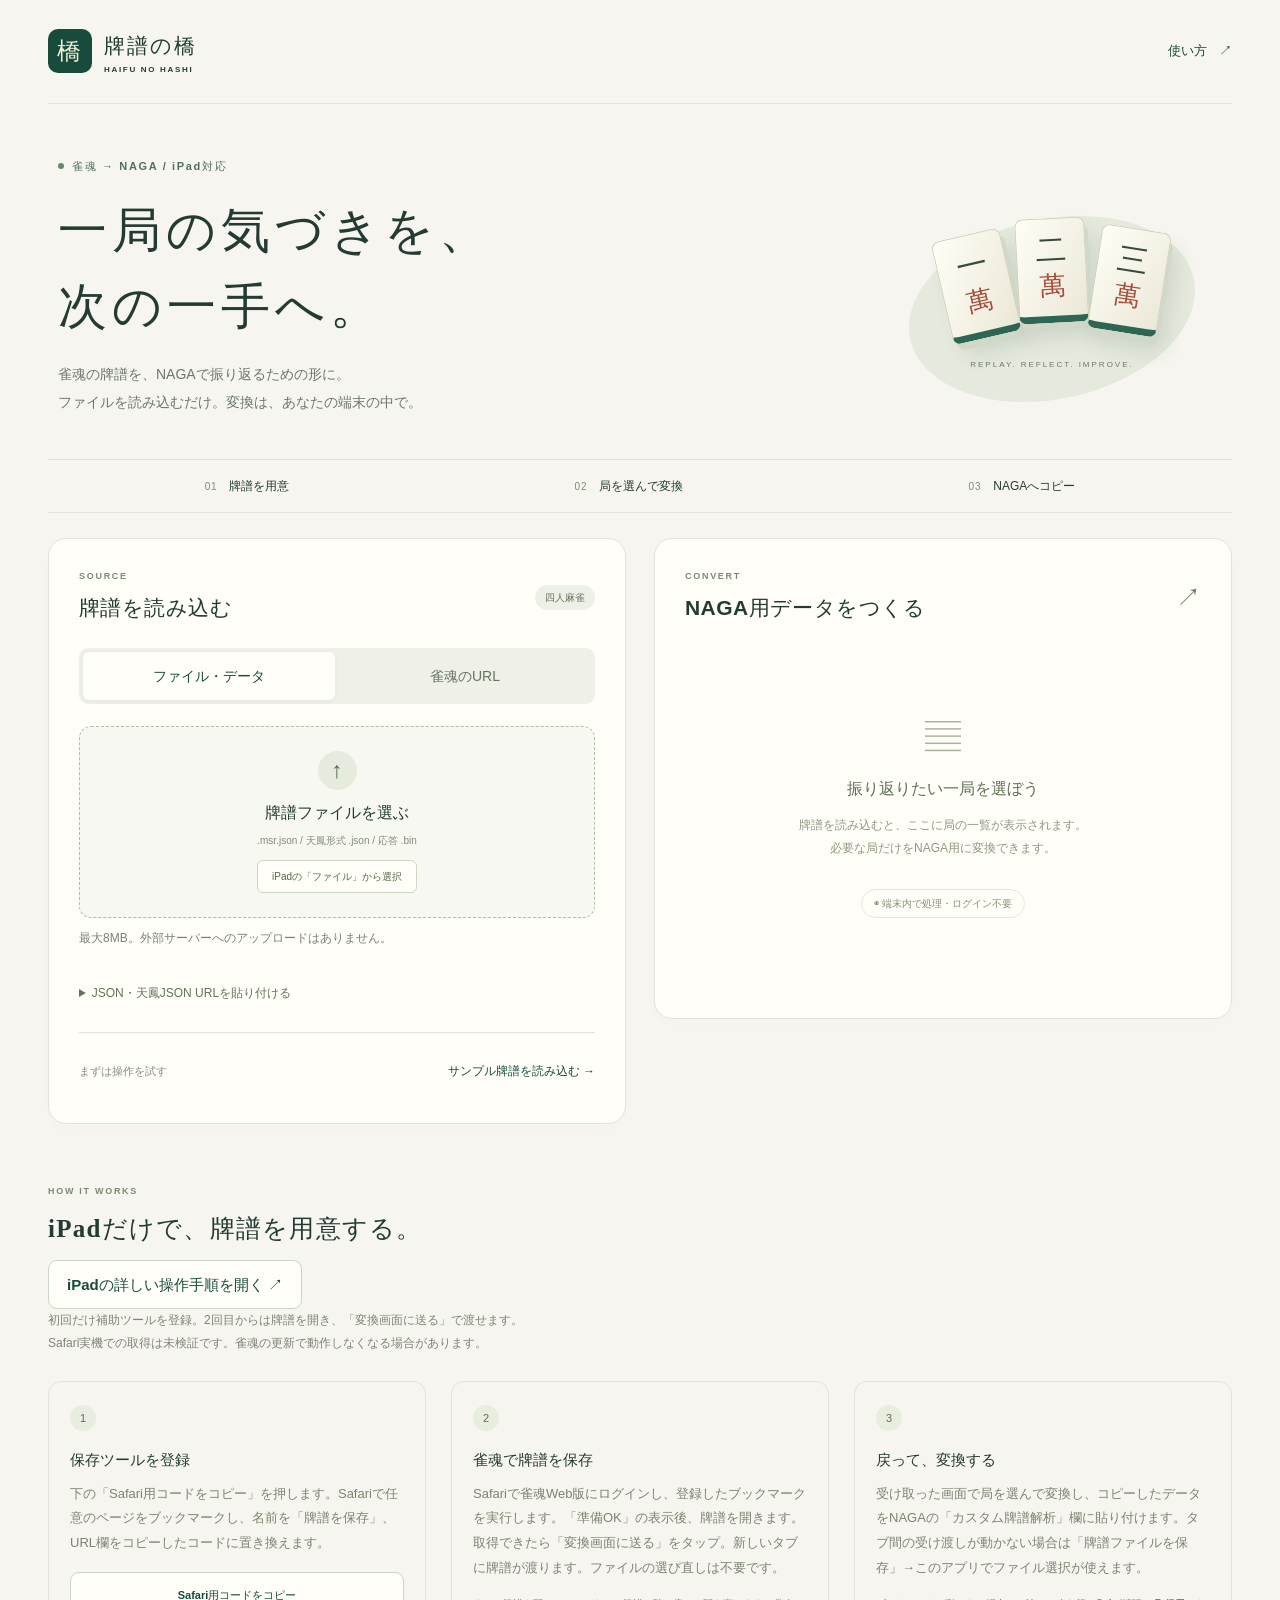
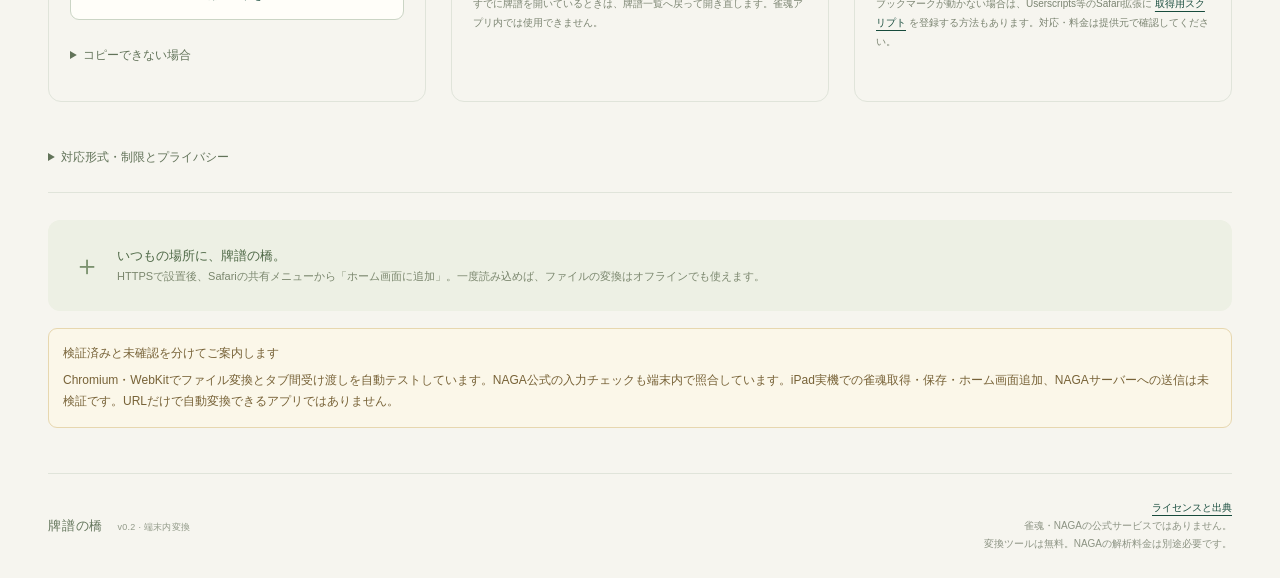
==== index.html @ 23733bf8 "Publish audited app-only release" ====
<!doctype html>
<html lang="ja">
  <head>
    <meta charset="UTF-8" />
    <meta
      name="viewport"
      content="width=device-width, initial-scale=1, viewport-fit=cover"
    />
    <meta name="theme-color" content="#143e36" />
    <meta
      name="description"
      content="雀魂の四人麻雀牌譜を、iPadでNAGAのカスタム牌譜形式に。データは端末内で変換します。"
    />
    <meta name="apple-mobile-web-app-capable" content="yes" />
    <meta name="apple-mobile-web-app-status-bar-style" content="default" />
    <meta name="apple-mobile-web-app-title" content="牌譜の橋" />
    <link rel="icon" href="./icon.svg" type="image/svg+xml" />
    <link rel="apple-touch-icon" href="./apple-touch-icon.png" />
    <link rel="manifest" href="./manifest.webmanifest" />
    <title>牌譜の橋 — 雀魂からNAGAへ</title>
    <script type="module" crossorigin src="./assets/index-D74NB0SR.js"></script>
    <link rel="stylesheet" crossorigin href="./assets/index-BdIWV-Ae.css">
  </head>
  <body>
    <div class="app-shell">
      <header class="header">
        <a class="brand" href="./" aria-label="牌譜の橋 ホーム"
          ><span class="brand-mark" aria-hidden="true">橋</span
          ><span>牌譜の橋 <small>HAIFU NO HASHI</small></span></a
        >
        <a class="help-link" href="#guide"
          >使い方 <span aria-hidden="true">↗</span></a
        >
      </header>
      <main>
        <section class="hero" aria-labelledby="heading">
          <div>
            <div class="eyebrow"><span></span> 雀魂 → NAGA / iPad対応</div>
            <h1 id="heading">一局の気づきを、<br />次の一手へ。</h1>
            <p class="hero-copy">
              雀魂の牌譜を、NAGAで振り返るための形に。<br />ファイルを読み込むだけ。変換は、あなたの端末の中で。
            </p>
          </div>
          <div class="tiles-art" aria-hidden="true">
            <span class="tile tile-one"><i>一</i><b>萬</b></span
            ><span class="tile tile-two"><i>二</i><b>萬</b></span
            ><span class="tile tile-three"><i>三</i><b>萬</b></span>
            <div class="art-caption">REPLAY. REFLECT. IMPROVE.</div>
          </div>
        </section>
        <ol class="steps" aria-label="変換の流れ">
          <li><span>01</span> 牌譜を用意</li>
          <li><span>02</span> 局を選んで変換</li>
          <li><span>03</span> NAGAへコピー</li>
        </ol>
        <div class="workspace-grid">
          <section class="card input-card" aria-labelledby="input-title">
            <div class="section-heading">
              <div>
                <span class="overline">SOURCE</span>
                <h2 id="input-title">牌譜を読み込む</h2>
              </div>
              <span class="pill">四人麻雀</span>
            </div>
            <div class="tabs" role="tablist" aria-label="読み込み方法">
              <button
                id="file-tab"
                role="tab"
                aria-selected="true"
                aria-controls="file-panel"
              >
                ファイル・データ</button
              ><button
                id="url-tab"
                role="tab"
                aria-selected="false"
                aria-controls="url-panel"
                tabindex="-1"
              >
                雀魂のURL
              </button>
            </div>
            <div id="file-panel" role="tabpanel" aria-labelledby="file-tab">
              <label class="file-drop" for="replay-file"
                ><span class="upload-icon" aria-hidden="true">↑</span
                ><strong>牌譜ファイルを選ぶ</strong
                ><span>.msr.json / 天鳳形式 .json / 応答 .bin</span
                ><span class="file-action"
                  >iPadの「ファイル」から選択</span
                ></label
              >
              <input
                class="visually-hidden"
                type="file"
                id="replay-file"
                accept=".json,.bin,.msr,.txt,application/json,application/octet-stream,text/plain"
              />
              <p class="micro">
                最大8MB。外部サーバーへのアップロードはありません。
              </p>
              <details class="paste-details">
                <summary>JSON・天鳳JSON URLを貼り付ける</summary>
                <label for="data-input" class="field-label">牌譜データ</label
                ><textarea
                  id="data-input"
                  rows="5"
                  placeholder="天鳳形式JSON、取得ツールのJSON、または局ごとの tenhou.net/5/#json=…"
                  spellcheck="false"
                ></textarea
                ><button id="load-data" class="button secondary">
                  貼り付けたデータを読み込む
                </button>
              </details>
              <div class="demo-row">
                <span>まずは操作を試す</span
                ><button id="demo-button" class="text-button">
                  サンプル牌譜を読み込む <span aria-hidden="true">→</span>
                </button>
              </div>
            </div>
            <div
              id="url-panel"
              role="tabpanel"
              aria-labelledby="url-tab"
              hidden
            >
              <label class="field-label" for="replay-url"
                >雀魂の牌譜共有URL</label
              ><textarea
                id="replay-url"
                rows="3"
                placeholder="https://game.mahjongsoul.com/?paipu=…"
                spellcheck="false"
                autocapitalize="off"
                autocomplete="off"
              ></textarea>
              <div class="button-row">
                <button id="paste-url" class="button secondary">ペースト</button
                ><button id="check-url" class="button primary">
                  URLを確認
                </button>
              </div>
              <div class="notice">
                <strong>URLだけの自動取得には未対応です</strong>
                <p>
                  未ログインのAPI取得はエラーとなることを確認しています。Safariの雀魂にログインし、補助ツールで牌譜を開いて取得してください。取得後は「変換画面に送る」か、ファイル保存で渡せます。
                </p>
              </div>
              <div id="url-result" hidden>
                <p id="url-id" class="micro"></p>
                <a
                  id="open-replay"
                  class="button secondary"
                  target="_blank"
                  rel="noopener noreferrer"
                  >雀魂で牌譜を開く ↗</a
                >
                <p class="micro">
                  補助ツールを有効にしてから牌譜を開き直してください。
                </p>
              </div>
            </div>
            <div
              id="input-status"
              class="status"
              role="status"
              aria-live="polite"
            ></div>
          </section>
          <section class="card output-card" aria-labelledby="output-title">
            <div class="section-heading">
              <div>
                <span class="overline">CONVERT</span>
                <h2 id="output-title">NAGA用データをつくる</h2>
              </div>
              <span class="output-icon" aria-hidden="true">↗</span>
            </div>
            <div id="empty-state" class="empty-state">
              <span aria-hidden="true">▤</span>
              <h3>振り返りたい一局を選ぼう</h3>
              <p>
                牌譜を読み込むと、ここに局の一覧が表示されます。<br />必要な局だけをNAGA用に変換できます。
              </p>
              <span class="local-badge">◉ 端末内で処理・ログイン不要</span>
            </div>
            <div id="loaded-state" hidden>
              <div class="game-meta">
                <strong id="game-title"></strong
                ><span id="game-description"></span>
              </div>
              <div id="demo-notice" class="notice" hidden>
                操作確認用のサンプルです。指定されたテスト用牌譜ではありません。NAGAで解析注文しないでください。
              </div>
              <div class="selection-header">
                <h3>変換する局 <small id="selection-count"></small></h3>
                <button id="toggle-rounds" class="text-button">
                  すべて解除
                </button>
              </div>
              <div id="round-list" class="round-list"></div>
              <label class="checkbox-row"
                ><input
                  type="checkbox"
                  id="anonymous"
                  checked
                />出力のプレイヤー名を匿名にする</label
              >
              <p class="micro">
                NAGAは一度に30局まで。名前を残す場合も8文字まで・絵文字や％表記を調整します。手牌や打牌は変更しません。
              </p>
              <div id="warnings" class="notice" hidden></div>
              <button id="convert-button" class="button primary full">
                選んだ局をNAGA用に変換 <span aria-hidden="true">→</span>
              </button>
            </div>
            <div id="result" class="result" hidden>
              <div class="result-heading">
                <strong id="result-count"></strong><span>変換完了</span>
              </div>
              <label for="output" class="field-label"
                >NAGA カスタム牌譜入力用</label
              ><textarea
                id="output"
                readonly
                rows="5"
                spellcheck="false"
              ></textarea>
              <div class="button-row">
                <button id="copy-output" class="button primary">
                  コピーする</button
                ><button id="save-output" class="button secondary">
                  テキスト保存
                </button>
              </div>
              <p id="copy-status" class="micro" role="status"></p>
              <p id="naga-rule-note" class="micro"></p>
              <a
                class="naga-link"
                href="https://naga.dmv.nico/naga_report/order_form/"
                target="_blank"
                rel="noopener noreferrer"
                >NAGAのカスタム牌譜画面を開く ↗</a
              >
              <p class="micro">
                自動送信しません。NAGAで貼り付け・内容確認後、ご自身で注文してください。解析にはNAGAのポイントが必要です。
              </p>
            </div>
            <div id="output-status" class="status" role="status"></div>
          </section>
        </div>
        <section id="guide" class="guide" aria-labelledby="guide-title">
          <div class="guide-heading">
            <span class="overline">HOW IT WORKS</span>
            <h2 id="guide-title">iPadだけで、牌譜を用意する。</h2>
            <p>
              <a class="button secondary" href="./ipad-guide.html"
                >iPadの詳しい操作手順を開く ↗</a
              >
            </p>
            <p>
              初回だけ補助ツールを登録。2回目からは牌譜を開き、「変換画面に送る」で渡せます。<br />Safari実機での取得は未検証です。雀魂の更新で動作しなくなる場合があります。
            </p>
          </div>
          <div class="guide-grid">
            <article>
              <span class="guide-number">1</span>
              <h3>保存ツールを登録</h3>
              <p>
                下の「Safari用コードをコピー」を押します。Safariで任意のページをブックマークし、名前を「牌譜を保存」、URL欄をコピーしたコードに置き換えます。
              </p>
              <button id="copy-bookmarklet" class="button secondary">
                Safari用コードをコピー
              </button>
              <p id="bookmarklet-status" class="micro" role="status"></p>
              <details>
                <summary>コピーできない場合</summary>
                <p>次のコード欄をタップして全選択・コピーしてください。</p>
                <textarea
                  id="bookmarklet-code"
                  readonly
                  rows="3"
                  aria-label="Safariブックマーク用コード"
                ></textarea>
              </details>
            </article>
            <article>
              <span class="guide-number">2</span>
              <h3>雀魂で牌譜を保存</h3>
              <p>
                Safariで雀魂Web版にログインし、登録したブックマークを実行します。「準備OK」の表示後、牌譜を開きます。取得できたら「変換画面に送る」をタップ。新しいタブに牌譜が渡ります。ファイルの選び直しは不要です。
              </p>
              <p class="micro">
                すでに牌譜を開いているときは、牌譜一覧へ戻って開き直します。雀魂アプリ内では使用できません。
              </p>
            </article>
            <article>
              <span class="guide-number">3</span>
              <h3>戻って、変換する</h3>
              <p>
                受け取った画面で局を選んで変換し、コピーしたデータをNAGAの「カスタム牌譜解析」欄に貼り付けます。タブ間の受け渡しが動かない場合は「牌譜ファイルを保存」→このアプリでファイル選択が使えます。
              </p>
              <p class="micro">
                ブックマークが動かない場合は、Userscripts等のSafari拡張に
                <a href="./capture.user.js">取得用スクリプト</a>
                を登録する方法もあります。対応・料金は提供元で確認してください。
              </p>
            </article>
          </div>
          <details class="faq">
            <summary>対応形式・制限とプライバシー</summary>
            <p>
              通常ルールの四人麻雀に対応。三人麻雀・特殊ルールは対象外です。連続槓後の槍槓や同じ牌の複数回の手出し後のポンは、天鳳形式やNAGA側の制限で再現・解析できない場合があります。
            </p>
            <p>
              牌譜はメモリ上で処理し、履歴は保存しません。端末に保存したファイルはご自身で管理してください。匿名化は出力の名前だけに適用され、手牌・対局日時などは残ります。アプリの配信・更新時と、ご自身で開く外部リンクでは通信が発生します。
            </p>
            <p>
              非公式の変換補助ツールです。各サービスの利用規約（<a
                href="https://naga.dmv.nico/rules.html"
                target="_blank"
                rel="noopener noreferrer"
                >NAGA有料プラン規約</a
              >）と共有権限を確認し、ご自身が閲覧・利用できる牌譜だけを扱ってください。認証回避・自動ログイン・NAGAへの自動注文は行いません。NAGA公式クライアントの入力チェックは実牌譜12局で確認済みです。NAGAサーバーでの受理・解析成功は未検証です。
            </p>
          </details>
          <div class="install-note">
            <span aria-hidden="true">＋</span>
            <p>
              <strong>いつもの場所に、牌譜の橋。</strong
              ><br />HTTPSで設置後、Safariの共有メニューから「ホーム画面に追加」。一度読み込めば、ファイルの変換はオフラインでも使えます。
            </p>
          </div>
        </section>
      </main>
      <section class="notice" aria-label="検証状況">
        <strong>検証済みと未確認を分けてご案内します</strong>
        <p>
          Chromium・WebKitでファイル変換とタブ間受け渡しを自動テストしています。NAGA公式の入力チェックも端末内で照合しています。iPad実機での雀魂取得・保存・ホーム画面追加、NAGAサーバーへの送信は未検証です。URLだけで自動変換できるアプリではありません。
        </p>
      </section>
      <footer>
        <span>牌譜の橋 <small>v0.2 · 端末内変換</small></span>
        <p>
          <a href="./THIRD_PARTY_NOTICES.md">ライセンスと出典</a
          ><br />雀魂・NAGAの公式サービスではありません。<br />変換ツールは無料。NAGAの解析料金は別途必要です。
        </p>
      </footer>
    </div>
  </body>
</html>
---- assets/index-BdIWV-Ae.css ----
:root{font-family:-apple-system,BlinkMacSystemFont,Hiragino Kaku Gothic ProN,Noto Sans JP,sans-serif;color:#243b34;background:#f6f5ef;font-synthesis:none;line-height:1.7;font-weight:400;--green: #174b3c;--muted: #6b7870;--border: #e0e4da;--cream: #f6f5ef}*{box-sizing:border-box}body{margin:0}a{color:var(--green);text-underline-offset:4px}button,input,textarea{font:inherit}button,a,label,input,textarea{-webkit-tap-highlight-color:transparent}button{cursor:pointer}button:disabled{cursor:not-allowed;opacity:.45}button:focus-visible,a:focus-visible,input:focus-visible,textarea:focus-visible,summary:focus-visible{outline:3px solid #d69945;outline-offset:4px}button{touch-action:manipulation}textarea{width:100%;border:1px solid #cdd7cc;border-radius:10px;padding:12px;color:#243b34;background:#fff;resize:vertical;font-size:16px;line-height:1.6}input[type=checkbox]{accent-color:var(--green);width:20px;height:20px;flex-shrink:0}h1,h2,h3,p{margin:0}h2{font-size:21px;letter-spacing:.02em}h3{font-size:16px}p{font-size:14px}.app-shell{max-width:1248px;margin:auto;padding:0 max(32px,env(safe-area-inset-right)) 0 max(32px,env(safe-area-inset-left))}.header{display:flex;align-items:center;justify-content:space-between;padding:28px 0;border-bottom:1px solid var(--border)}.brand{display:flex;align-items:center;gap:12px;color:#203e32;text-decoration:none;font-size:21px;font-weight:750;letter-spacing:.09em}.brand small{display:block;font-size:8px;font-weight:650;letter-spacing:.21em;line-height:1.4}.brand-mark{font-family:serif;display:grid;place-items:center;width:44px;height:44px;border-radius:10px;background:var(--green);color:#f4efd8;font-size:24px}.help-link{font-size:13px;text-decoration:none;min-height:44px;display:flex;align-items:center;gap:12px}.hero{display:flex;align-items:center;justify-content:space-between;padding:53px 40px 43px 10px;gap:40px}.eyebrow{font-size:11px;letter-spacing:.15em;font-weight:600;color:#52715d;display:flex;gap:8px;align-items:center}.eyebrow span{width:6px;height:6px;background:#5e8b69;border-radius:50%}h1{font-family:Hiragino Mincho ProN,Yu Mincho,serif;font-weight:600;font-size:clamp(32px,4vw,49px);line-height:1.55;letter-spacing:.1em;margin:17px 0}.hero-copy{line-height:1.95;color:var(--muted);font-size:14px}.tiles-art{min-width:280px;position:relative;display:flex;justify-content:center;gap:8px;padding:30px 0 50px}.tiles-art:before{content:"";position:absolute;width:290px;height:180px;background:#e6eade;border-radius:50%;transform:rotate(-12deg);top:25px;z-index:-1}.tile{width:70px;height:105px;background:linear-gradient(120deg,#fffef5,#ebe8d8);border:1px solid #d2d1b9;border-bottom:7px solid #2e6654;box-shadow:3px 7px #d2d8c8,10px 15px 20px #244c3420;border-radius:8px;display:flex;align-items:center;flex-direction:column;justify-content:center;font-family:serif}.tile i{font-style:normal;font-size:31px;line-height:1.2;color:#344b3c}.tile b{color:#a44e39;font-size:26px;line-height:1.4}.tile-one{transform:rotate(-13deg) translateY(10px)}.tile-two{transform:rotate(-3deg) translateY(-6px)}.tile-three{transform:rotate(9deg) translateY(4px)}.art-caption{position:absolute;bottom:7px;font-size:8px;letter-spacing:.25em;color:#6b7968}.steps{margin:0 0 25px;padding:16px 24px;display:flex;list-style:none;border-top:1px solid var(--border);border-bottom:1px solid var(--border);justify-content:space-around;gap:20px}.steps li{font-size:12px;display:flex;gap:12px;align-items:center}.steps li span{font-size:10px;color:#7a8d76;letter-spacing:.08em}.workspace-grid{display:grid;grid-template-columns:1fr 1fr;gap:24px;align-items:start}.card{background:#fffef9;border:1px solid var(--border);border-radius:18px;padding:28px;box-shadow:0 5px 20px #283c2603;min-width:0}.section-heading{display:flex;align-items:center;justify-content:space-between;gap:10px;margin-bottom:23px}.overline{display:block;font-size:9px;color:#7b8b73;letter-spacing:.19em;font-weight:650;margin-bottom:5px}.pill{font-size:10px;padding:4px 10px;background:#edf0e6;border-radius:20px;color:#66775a;white-space:nowrap}.output-icon{color:#71876b;font-size:25px}.tabs{display:flex;background:#eff1e9;padding:4px;border-radius:9px;margin-bottom:22px;gap:4px}.tabs button{border:0;border-radius:6px;background:transparent;flex:1;font-size:12px;color:#66735f;min-height:42px}.tabs button[aria-selected=true]{background:#fffef9;color:var(--green);box-shadow:0 1px 5px #25332210;font-weight:650}.file-drop{display:flex;align-items:center;flex-direction:column;text-align:center;border:1px dashed #aebfa4;border-radius:12px;background:#f7f8f1;padding:24px 12px;cursor:pointer;gap:5px;transition:.2s}.file-drop:hover,.file-drop.dragging{background:#eef3e5;border-color:#326542}.upload-icon{display:grid;place-items:center;width:39px;height:39px;background:#e5ecde;color:#51734c;border-radius:50%;font-size:23px;margin-bottom:4px}.file-drop strong{font-size:14px;font-weight:600}.file-drop>span:not(.upload-icon){font-size:10px;color:#818c79}.file-drop .file-action{margin-top:6px;padding:7px 14px;border:1px solid #ccd7c3;background:#fffef9;border-radius:6px;color:#536d46!important}.micro{color:#7a8174;font-size:11px;line-height:1.8;margin:10px 0;overflow-wrap:anywhere}.paste-details{border-bottom:1px solid var(--border);padding:12px 0 17px;margin-top:5px}summary{cursor:pointer;font-size:12px;color:#627359;min-height:44px;align-content:center}.paste-details textarea{margin-bottom:10px}.demo-row{display:flex;justify-content:space-between;gap:12px;align-items:center;flex-wrap:wrap;padding-top:16px;font-size:11px;color:#858d7e}.text-button{background:none;color:var(--green);border:0;font-size:12px;min-height:44px;padding:8px 0;font-weight:600;text-align:left}.button{border:1px solid transparent;min-height:48px;border-radius:9px;padding:11px 18px;display:inline-flex;align-items:center;justify-content:center;gap:15px;text-decoration:none;font-size:13px;line-height:1.7;font-weight:600}.button.primary{background:var(--green);color:#fffef0}.button.primary:hover{background:#22654e}.button.secondary{background:#fffef9;border-color:#cbd5c5;color:var(--green)}.button.secondary:hover{background:#f0f3e9}.button.full{width:100%;margin-top:15px;justify-content:space-between}.button-row{display:flex;gap:10px;flex-wrap:wrap;margin-top:14px}.button-row>.button{flex:1}.field-label{font-size:12px;font-weight:600;display:block;margin:8px 0}.notice{padding:14px;border:1px solid #e7d7af;background:#fbf7e9;color:#776237;border-radius:9px;margin-top:17px;font-size:12px;overflow-wrap:anywhere}.notice strong{font-size:12px}.notice p{font-size:12px;margin-top:6px;line-height:1.8}.empty-state{min-height:340px;display:flex;flex-direction:column;align-items:center;text-align:center;justify-content:center;padding:30px 0}.empty-state>span:first-child{font-size:36px;line-height:1;color:#a7b098;margin-bottom:20px}.empty-state h3{font-size:16px;color:#5e7052;font-weight:500}.empty-state p{font-size:12px;color:#909782;line-height:1.9;margin-top:12px}.local-badge{font-size:10px;color:#809073;border:1px solid #e2e8d8;padding:5px 12px;border-radius:20px;margin-top:30px}.game-meta{padding:14px;background:#f2f5ec;border-radius:9px}.game-meta strong{font-size:14px}.game-meta span{display:block;color:#7d8772;font-size:11px;margin-top:4px;overflow-wrap:anywhere}.selection-header{display:flex;align-items:center;justify-content:space-between;margin-top:15px}.round-list{display:grid;grid-template-columns:1fr 1fr;gap:8px;max-height:280px;overflow:auto;padding:4px}.round-option{display:flex;align-items:center;gap:8px;min-height:50px;border:1px solid var(--border);padding:7px 10px;border-radius:8px;font-size:12px;cursor:pointer}.round-option:has(input:checked){background:#edf4e7;border-color:#aabc9c}.round-option small{display:block;font-size:10px;color:#829073}.checkbox-row{display:flex;align-items:center;gap:8px;font-size:12px;margin:17px 0 0;min-height:44px}.result{border-top:1px solid var(--border);margin-top:22px;padding-top:20px}.result-heading{display:flex;justify-content:space-between;align-items:center;margin-bottom:15px}.result-heading strong{font-size:15px}.result-heading span{font-size:10px;color:#3b754f;background:#eaf2e6;padding:4px 10px;border-radius:20px}.result textarea{font-size:12px}.naga-link{font-size:12px;display:inline-flex;align-items:center;min-height:44px;margin-top:10px}.status:empty{display:none}.status{margin-top:14px;border-radius:8px;padding:12px;font-size:12px;background:#eaf1e2;color:#375c39;overflow-wrap:anywhere}.status.error{color:#9b3e2f;background:#faeae5}.guide{margin-top:60px}.guide-heading{margin-bottom:26px}.guide-heading h2{font-family:serif;font-size:25px;letter-spacing:.05em;margin:9px 0}.guide-heading p{font-size:12px;color:#7d8575;line-height:1.9}.guide-grid{display:grid;grid-template-columns:1fr 1fr 1fr;gap:25px}.guide-grid article{padding:23px 21px;border:1px solid var(--border);border-radius:13px;min-width:0}.guide-number{font-size:11px;color:#56724b;display:grid;place-items:center;border-radius:50%;background:#e8eddf;width:26px;height:26px;margin-bottom:16px}.guide-grid h3{font-size:15px;margin-bottom:9px}.guide-grid p{font-size:12px;color:#7b8471;line-height:1.9}.guide-grid .button{margin-top:16px;font-size:11px;width:100%}.guide-grid .micro{font-size:10px;margin-top:14px}.faq{margin-top:22px;border-bottom:1px solid var(--border);padding:12px 0}.faq p{font-size:12px;color:#7b8471;margin:12px 0;line-height:1.9}.install-note{display:flex;gap:16px;padding:22px 25px;background:#edf0e4;border-radius:12px;margin-top:27px;align-items:center}.install-note>span{font-size:28px;color:#7c926f}.install-note p{font-size:11px;color:#7b876e}.install-note strong{font-size:13px;color:#4e6846;font-weight:600}footer{border-top:1px solid var(--border);margin-top:45px;padding:25px 0;display:flex;align-items:center;justify-content:space-between;gap:20px}footer>span{font-size:13px;letter-spacing:.06em;color:#62745a}footer small{font-size:9px;letter-spacing:.03em;margin-left:10px;color:#929a89}footer p{font-size:10px;text-align:right;color:#8c9383;line-height:1.8}.visually-hidden{position:absolute;width:1px;height:1px;overflow:hidden;clip-path:inset(50%);white-space:nowrap}.file-drop:has(+input:focus-visible){outline:3px solid #d69945;outline-offset:4px}[hidden]{display:none!important}@media(min-width:1100px){.card{padding:30px}.workspace-grid{gap:28px}}@media(max-width:760px){.app-shell{padding:0 20px}.header{padding:20px 0}.hero{padding:35px 0 30px;gap:15px}.hero-copy{font-size:12px}.tiles-art{min-width:170px;gap:5px;transform:scale(.8);margin-left:-30px;margin-right:-18px}.tiles-art:before{width:210px}.tile{width:55px;height:85px}.tile i{font-size:25px}.tile b{font-size:22px}.art-caption{font-size:6px}.steps{padding:13px 0;gap:12px}.steps li{font-size:10px;gap:7px}.workspace-grid{grid-template-columns:1fr;gap:18px}.card{padding:22px}.empty-state{min-height:240px}.guide{margin-top:38px}.guide-grid{grid-template-columns:1fr;gap:13px}.guide-grid article{padding:22px}.guide-heading h2{font-size:22px}footer{align-items:flex-start}.brand{font-size:18px}.brand-mark{width:39px;height:39px;font-size:22px}}@media(max-width:430px){.hero{padding-right:0}.tiles-art{display:none}h1{font-size:35px}.hero-copy{font-size:13px}.section-heading h2{font-size:19px}.app-shell{padding:0 16px}.steps li{font-size:9px;gap:5px}.card{padding:20px}footer{flex-direction:column;gap:10px}footer p{text-align:left}}@media(prefers-reduced-motion:reduce){*{scroll-behavior:auto!important;transition:none!important}}@media print{.input-card,.guide,.hero,.steps,.header,.button,.naga-link,footer{display:none}.workspace-grid{display:block}.output-card{border:0}.result textarea{height:500px}}.button{font-size:15px}.tabs button{min-height:48px;font-size:14px}.field-label,.checkbox-row,.round-option{font-size:14px}.micro{font-size:12px}.file-drop strong{font-size:16px}.selection-header small{font-size:12px;font-weight:400;color:#6b7870}@media(min-width:761px){.guide-grid p{font-size:13px}}
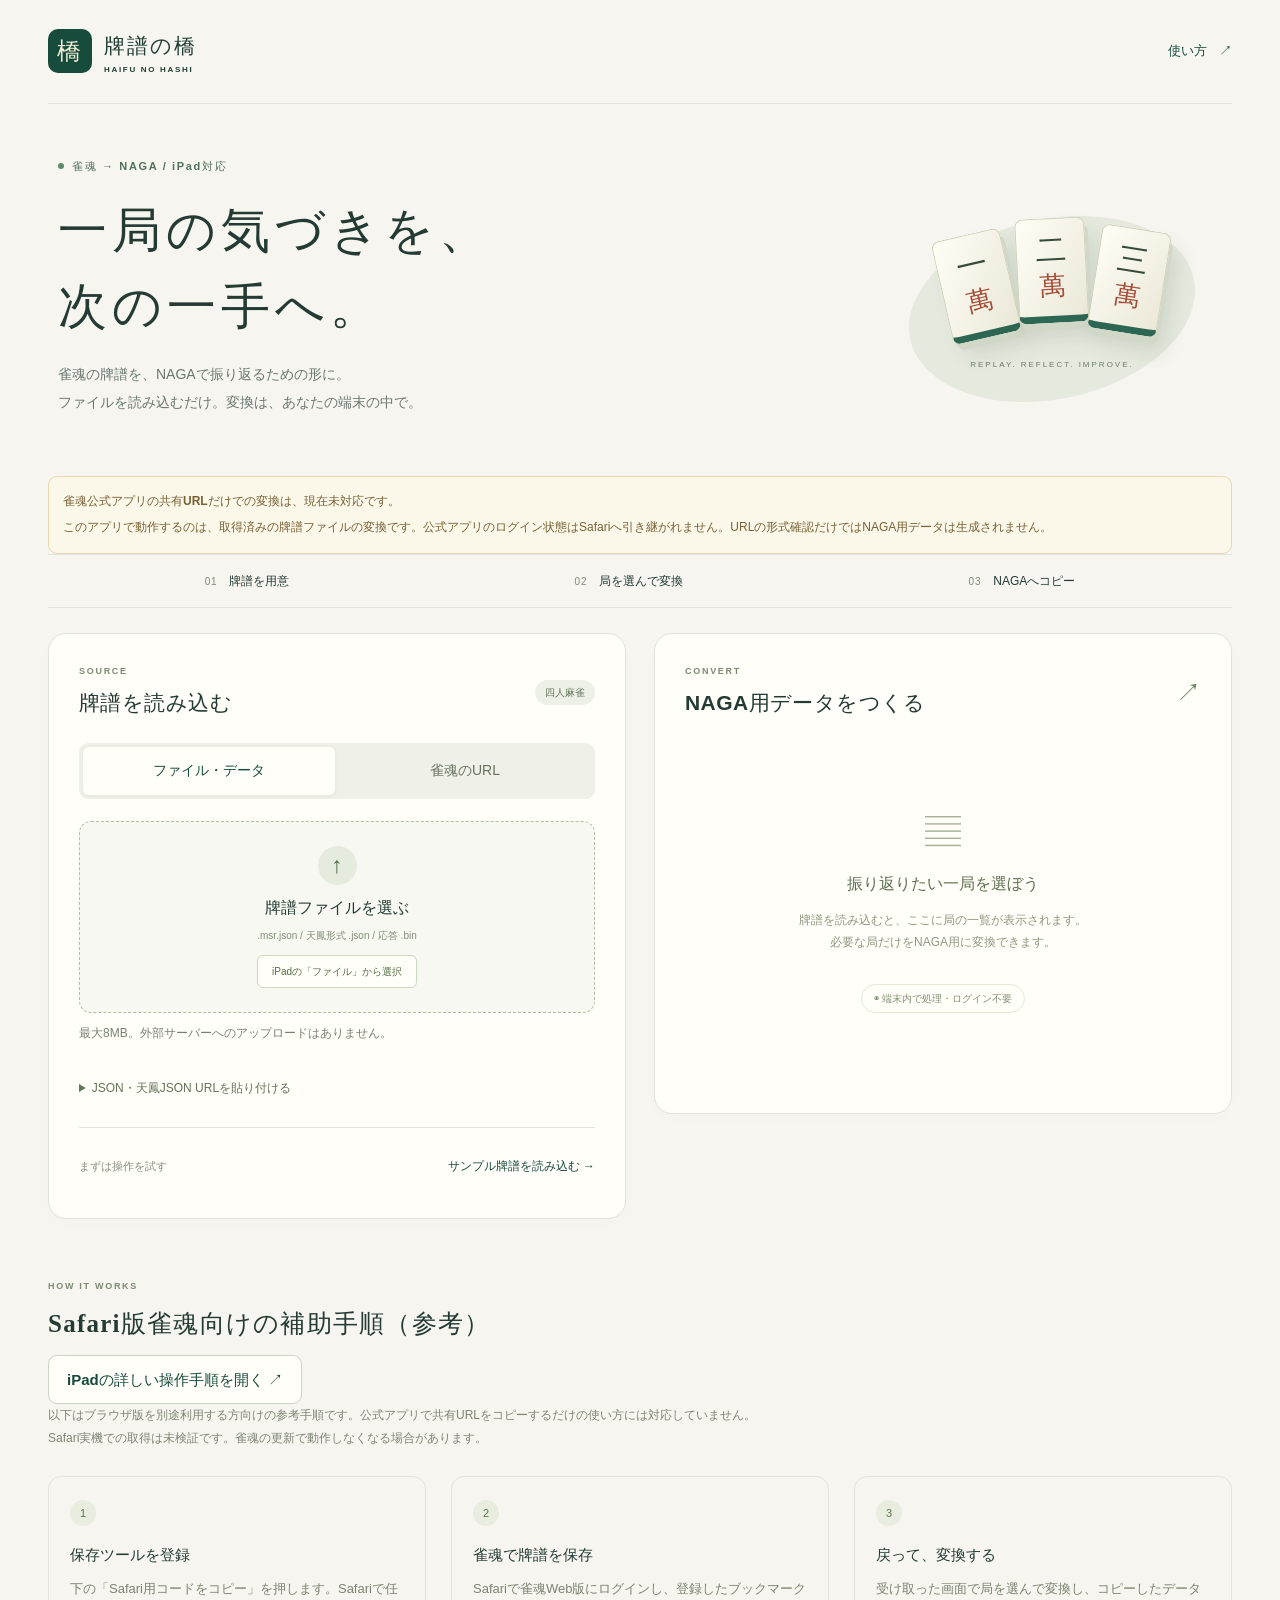
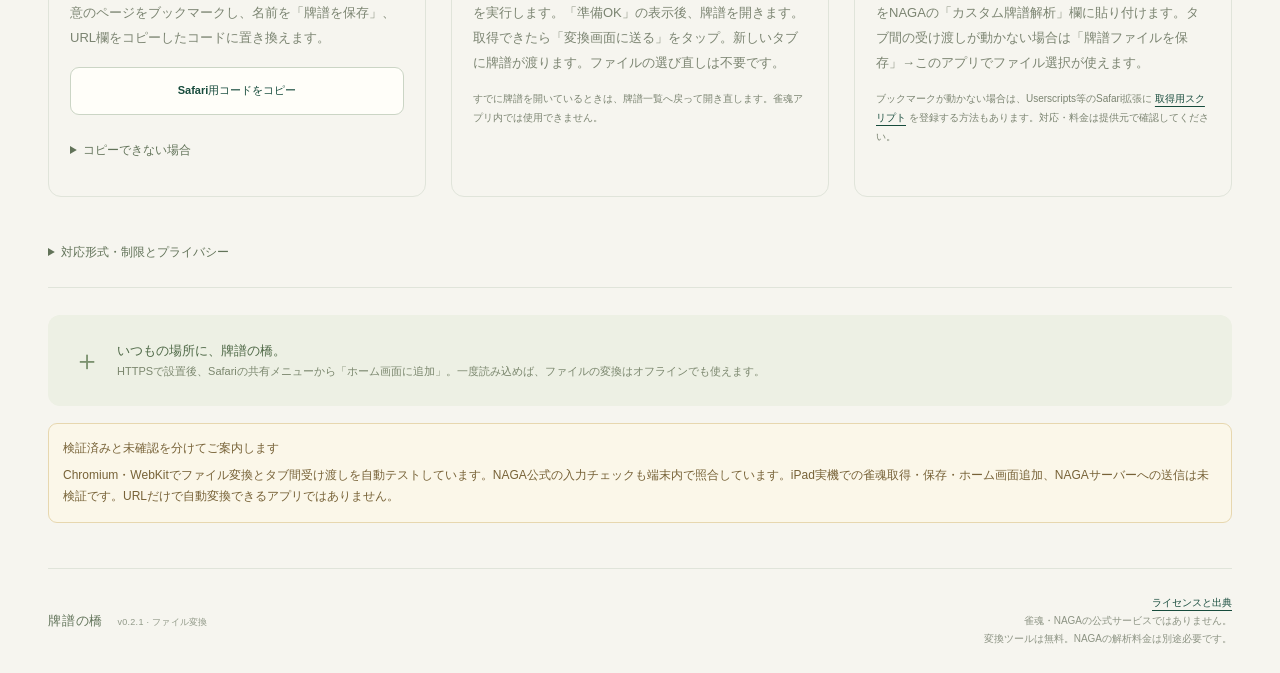
==== commit 3dcc5337: "Publish audited app-only release" ====
--- a/index.html
+++ b/index.html
@@ -18,7 +18,7 @@
     <link rel="apple-touch-icon" href="./apple-touch-icon.png" />
     <link rel="manifest" href="./manifest.webmanifest" />
     <title>牌譜の橋 — 雀魂からNAGAへ</title>
-    <script type="module" crossorigin src="./assets/index-D74NB0SR.js"></script>
+    <script type="module" crossorigin src="./assets/index-B4QdBUzj.js"></script>
     <link rel="stylesheet" crossorigin href="./assets/index-BdIWV-Ae.css">
   </head>
   <body>
@@ -48,6 +48,14 @@
             <div class="art-caption">REPLAY. REFLECT. IMPROVE.</div>
           </div>
         </section>
+        <div class="notice" id="native-app-status">
+          <strong
+            >雀魂公式アプリの共有URLだけでの変換は、現在未対応です。</strong
+          >
+          <p>
+            このアプリで動作するのは、取得済みの牌譜ファイルの変換です。公式アプリのログイン状態はSafariへ引き継がれません。URLの形式確認だけではNAGA用データは生成されません。
+          </p>
+        </div>
         <ol class="steps" aria-label="変換の流れ">
           <li><span>01</span> 牌譜を用意</li>
           <li><span>02</span> 局を選んで変換</li>
@@ -143,20 +151,21 @@
               <div class="notice">
                 <strong>URLだけの自動取得には未対応です</strong>
                 <p>
-                  未ログインのAPI取得はエラーとなることを確認しています。Safariの雀魂にログインし、補助ツールで牌譜を開いて取得してください。取得後は「変換画面に送る」か、ファイル保存で渡せます。
+                  共有URLの形式は確認できますが、牌譜本文の取得には認証が必要です。公式アプリのURLだけで完了する取得APIはまだ用意できていません。Safari版雀魂や拡張機能は、公式アプリだけを使う場合の解決策にはなりません。
                 </p>
               </div>
               <div id="url-result" hidden>
                 <p id="url-id" class="micro"></p>
                 <a
                   id="open-replay"
+                  hidden
                   class="button secondary"
                   target="_blank"
                   rel="noopener noreferrer"
                   >雀魂で牌譜を開く ↗</a
                 >
                 <p class="micro">
-                  補助ツールを有効にしてから牌譜を開き直してください。
+                  公式アプリからコピーしたURLだけでは、現在のアプリは牌譜本文を取得できません。認証と利用許可のある取得API／サーバーが必要です。
                 </p>
               </div>
             </div>
@@ -251,14 +260,14 @@
         <section id="guide" class="guide" aria-labelledby="guide-title">
           <div class="guide-heading">
             <span class="overline">HOW IT WORKS</span>
-            <h2 id="guide-title">iPadだけで、牌譜を用意する。</h2>
+            <h2 id="guide-title">Safari版雀魂向けの補助手順（参考）</h2>
             <p>
               <a class="button secondary" href="./ipad-guide.html"
                 >iPadの詳しい操作手順を開く ↗</a
               >
             </p>
             <p>
-              初回だけ補助ツールを登録。2回目からは牌譜を開き、「変換画面に送る」で渡せます。<br />Safari実機での取得は未検証です。雀魂の更新で動作しなくなる場合があります。
+              以下はブラウザ版を別途利用する方向けの参考手順です。公式アプリで共有URLをコピーするだけの使い方には対応していません。<br />Safari実機での取得は未検証です。雀魂の更新で動作しなくなる場合があります。
             </p>
           </div>
           <div class="guide-grid">
@@ -339,7 +348,7 @@
         </p>
       </section>
       <footer>
-        <span>牌譜の橋 <small>v0.2 · 端末内変換</small></span>
+        <span>牌譜の橋 <small>v0.2.1 · ファイル変換</small></span>
         <p>
           <a href="./THIRD_PARTY_NOTICES.md">ライセンスと出典</a
           ><br />雀魂・NAGAの公式サービスではありません。<br />変換ツールは無料。NAGAの解析料金は別途必要です。
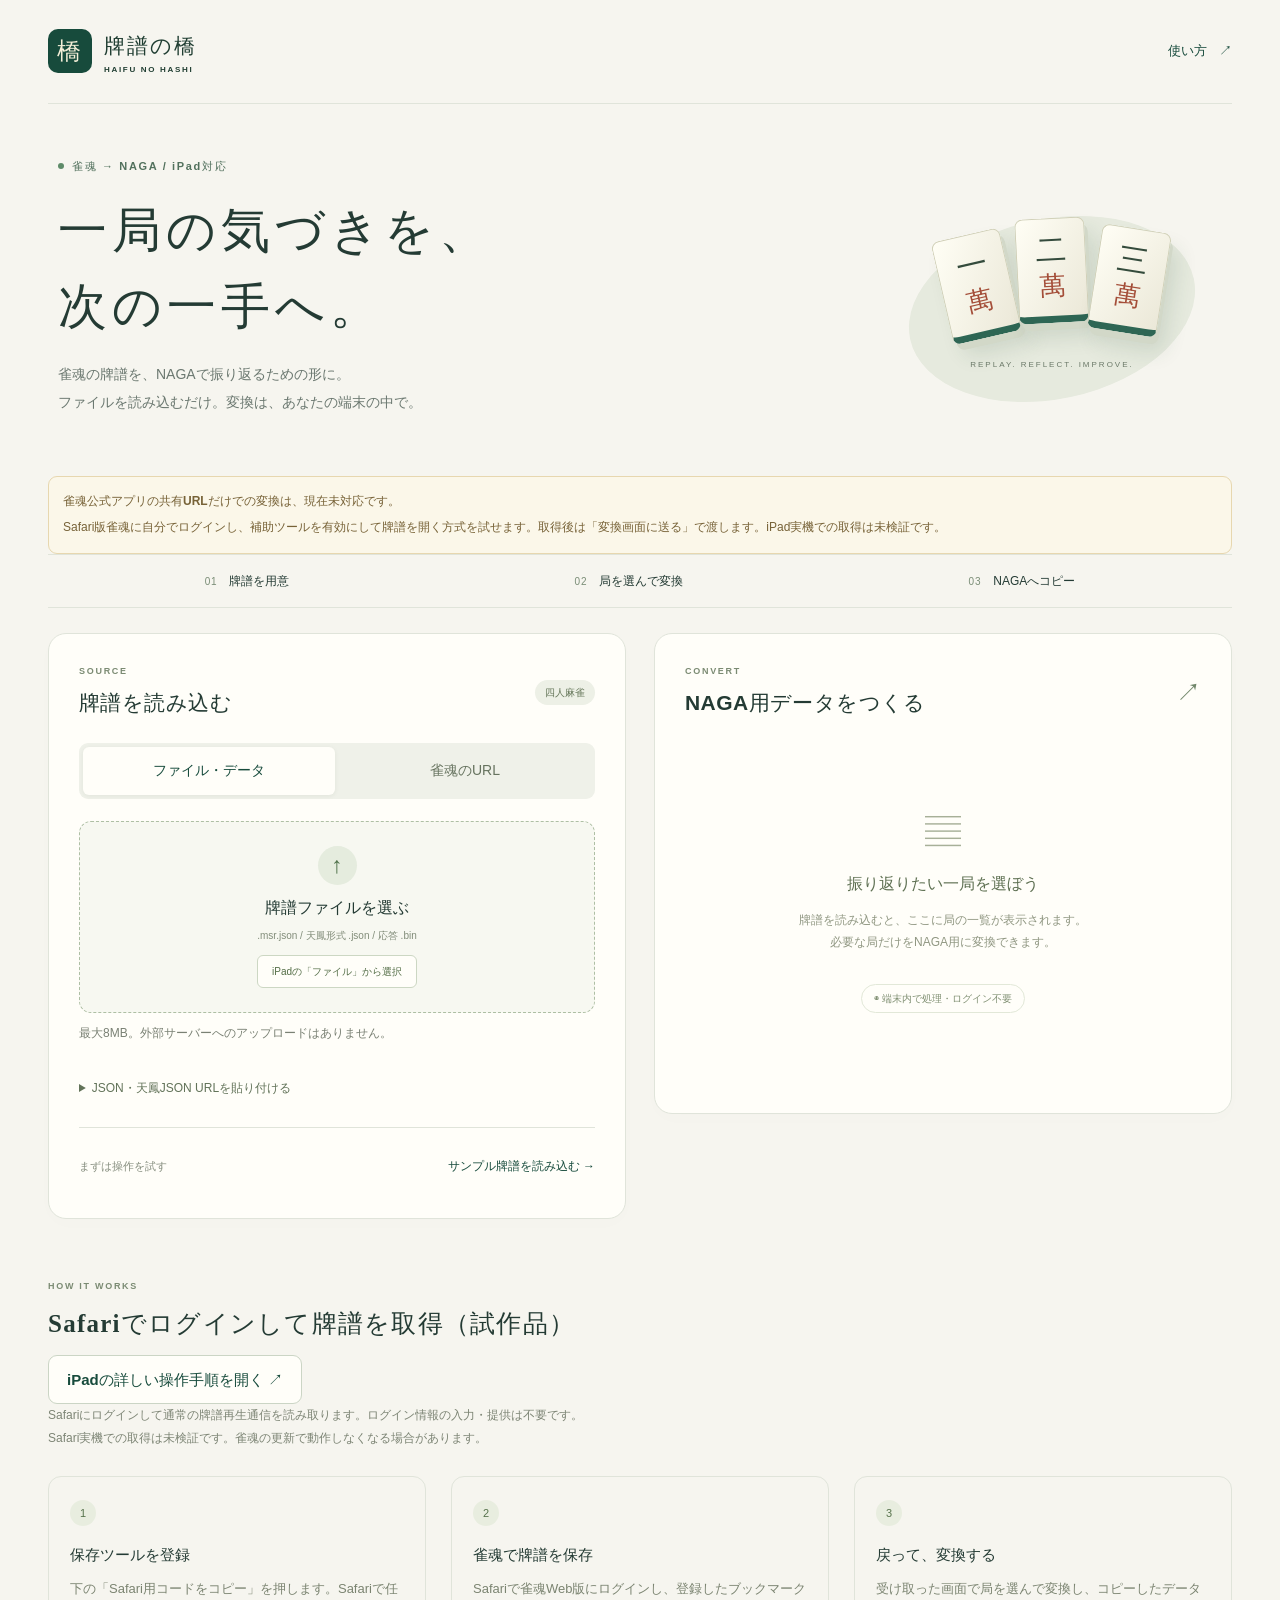
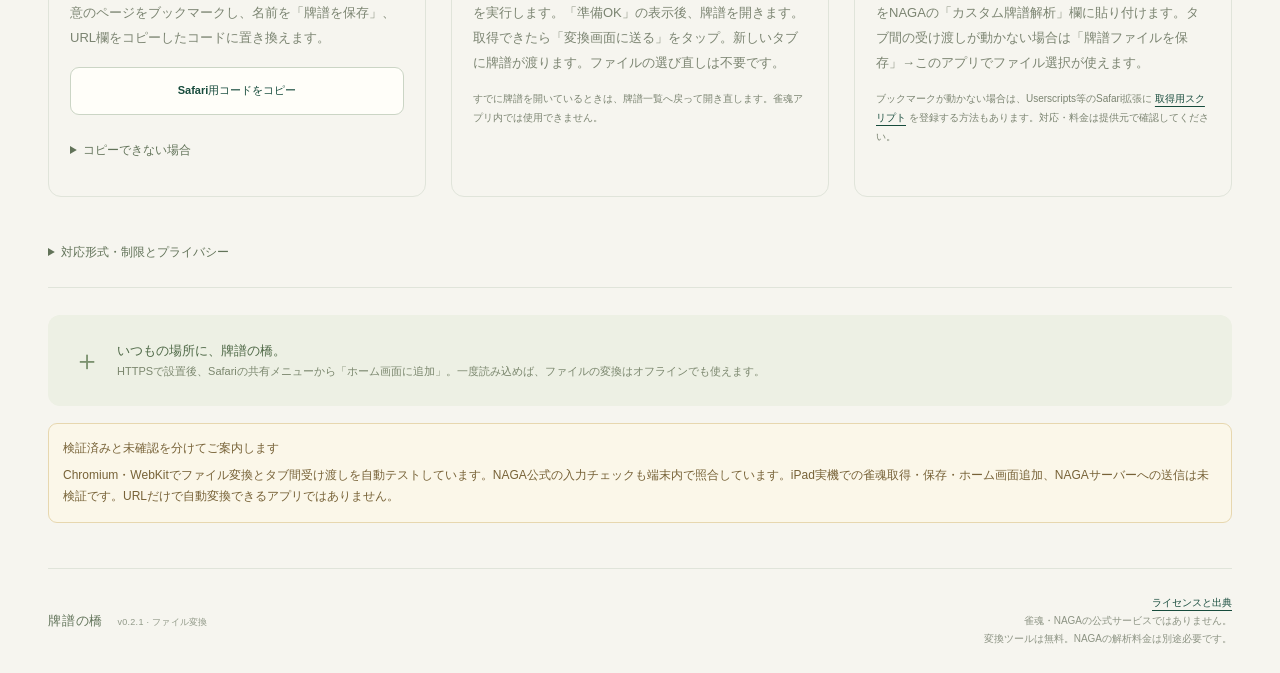
==== commit fdf27455: "Publish audited app-only release" ====
--- a/index.html
+++ b/index.html
@@ -53,7 +53,7 @@
             >雀魂公式アプリの共有URLだけでの変換は、現在未対応です。</strong
           >
           <p>
-            このアプリで動作するのは、取得済みの牌譜ファイルの変換です。公式アプリのログイン状態はSafariへ引き継がれません。URLの形式確認だけではNAGA用データは生成されません。
+            Safari版雀魂に自分でログインし、補助ツールを有効にして牌譜を開く方式を試せます。取得後は「変換画面に送る」で渡します。iPad実機での取得は未検証です。
           </p>
         </div>
         <ol class="steps" aria-label="変換の流れ">
@@ -151,21 +151,20 @@
               <div class="notice">
                 <strong>URLだけの自動取得には未対応です</strong>
                 <p>
-                  共有URLの形式は確認できますが、牌譜本文の取得には認証が必要です。公式アプリのURLだけで完了する取得APIはまだ用意できていません。Safari版雀魂や拡張機能は、公式アプリだけを使う場合の解決策にはなりません。
+                  共有URLの形式は確認できますが、牌譜本文の取得には認証が必要です。公式アプリのURLだけで完了する取得APIはまだ用意できていません。Safari版雀魂でログインして取得する場合は、下の補助手順をご利用ください。
                 </p>
               </div>
               <div id="url-result" hidden>
                 <p id="url-id" class="micro"></p>
                 <a
                   id="open-replay"
-                  hidden
                   class="button secondary"
                   target="_blank"
                   rel="noopener noreferrer"
                   >雀魂で牌譜を開く ↗</a
                 >
                 <p class="micro">
-                  公式アプリからコピーしたURLだけでは、現在のアプリは牌譜本文を取得できません。認証と利用許可のある取得API／サーバーが必要です。
+                  雀魂の別タブで自分でログインしてください。ページ移動・再読み込み後は補助ツールを再実行し、準備OKの後に牌譜を開き直します。URLを開くだけでは取得されません。
                 </p>
               </div>
             </div>
@@ -260,14 +259,14 @@
         <section id="guide" class="guide" aria-labelledby="guide-title">
           <div class="guide-heading">
             <span class="overline">HOW IT WORKS</span>
-            <h2 id="guide-title">Safari版雀魂向けの補助手順（参考）</h2>
+            <h2 id="guide-title">Safariでログインして牌譜を取得（試作品）</h2>
             <p>
               <a class="button secondary" href="./ipad-guide.html"
                 >iPadの詳しい操作手順を開く ↗</a
               >
             </p>
             <p>
-              以下はブラウザ版を別途利用する方向けの参考手順です。公式アプリで共有URLをコピーするだけの使い方には対応していません。<br />Safari実機での取得は未検証です。雀魂の更新で動作しなくなる場合があります。
+              Safariにログインして通常の牌譜再生通信を読み取ります。ログイン情報の入力・提供は不要です。<br />Safari実機での取得は未検証です。雀魂の更新で動作しなくなる場合があります。
             </p>
           </div>
           <div class="guide-grid">
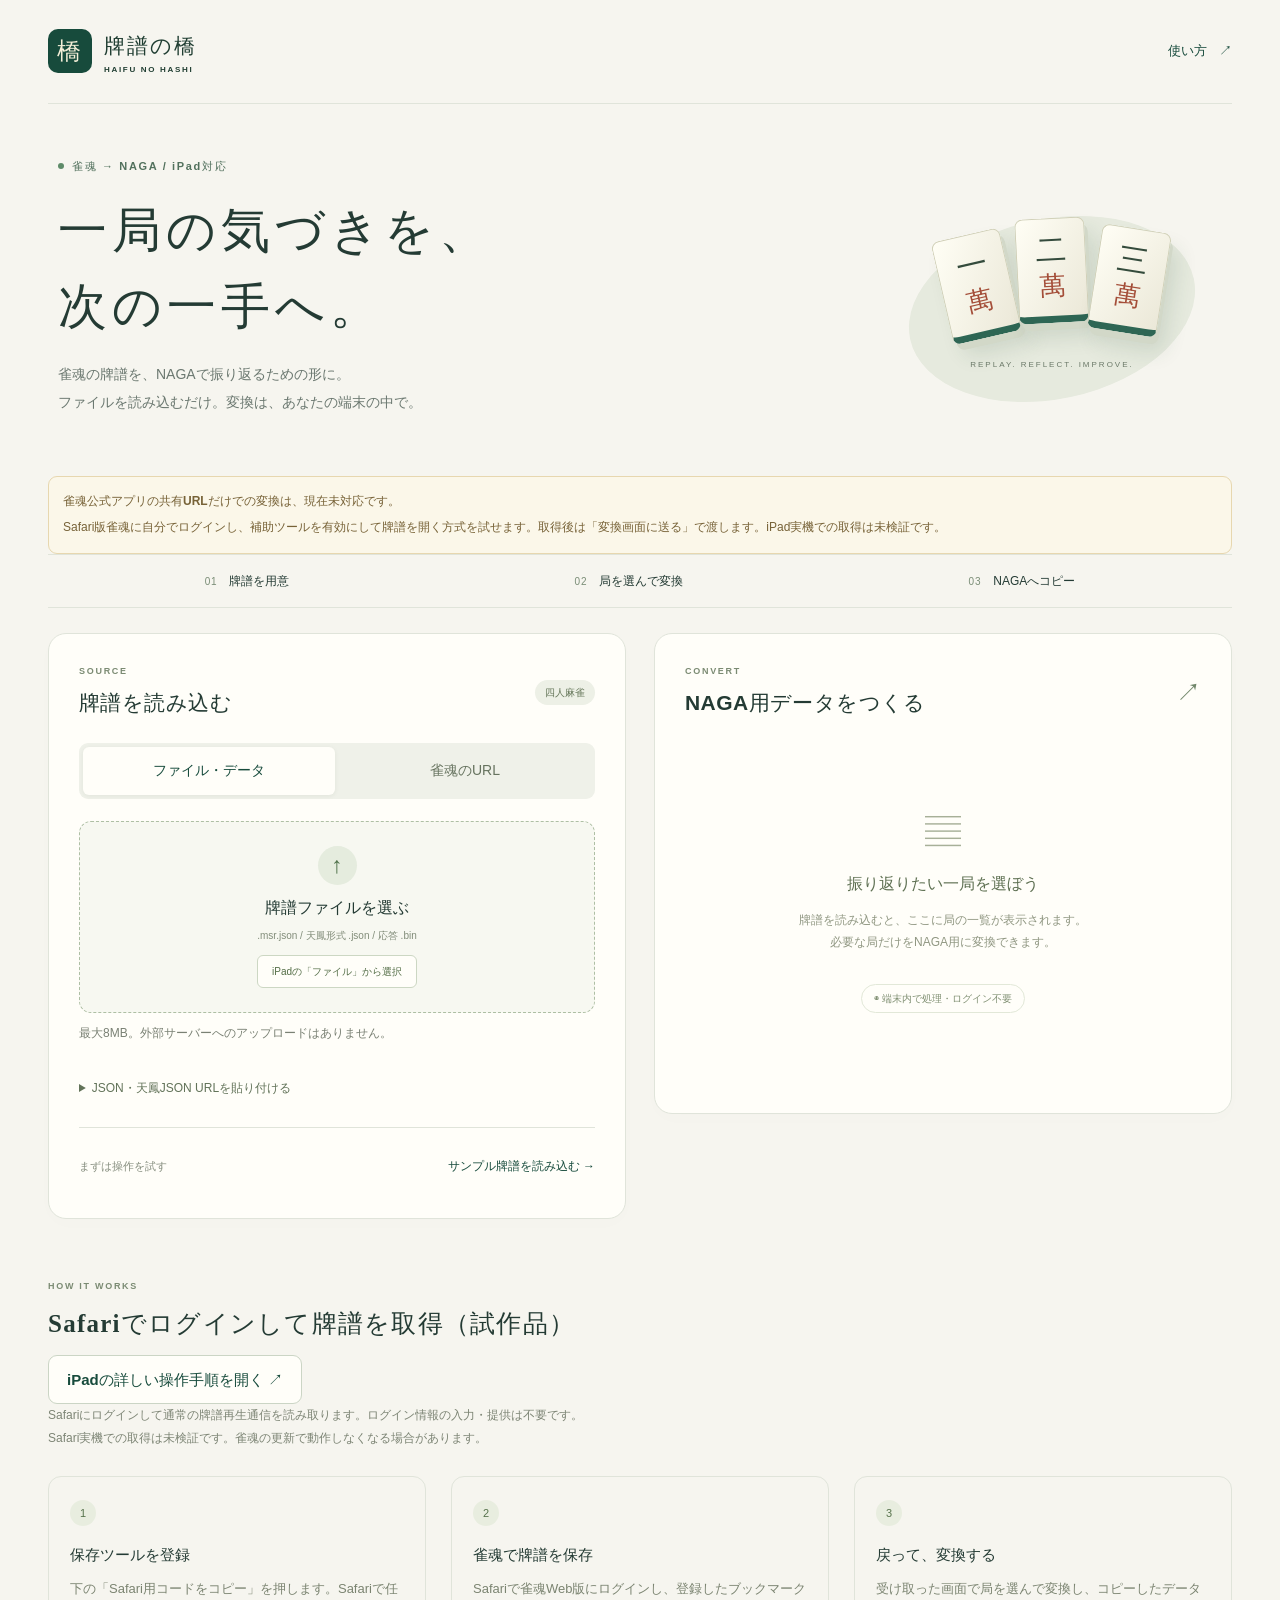
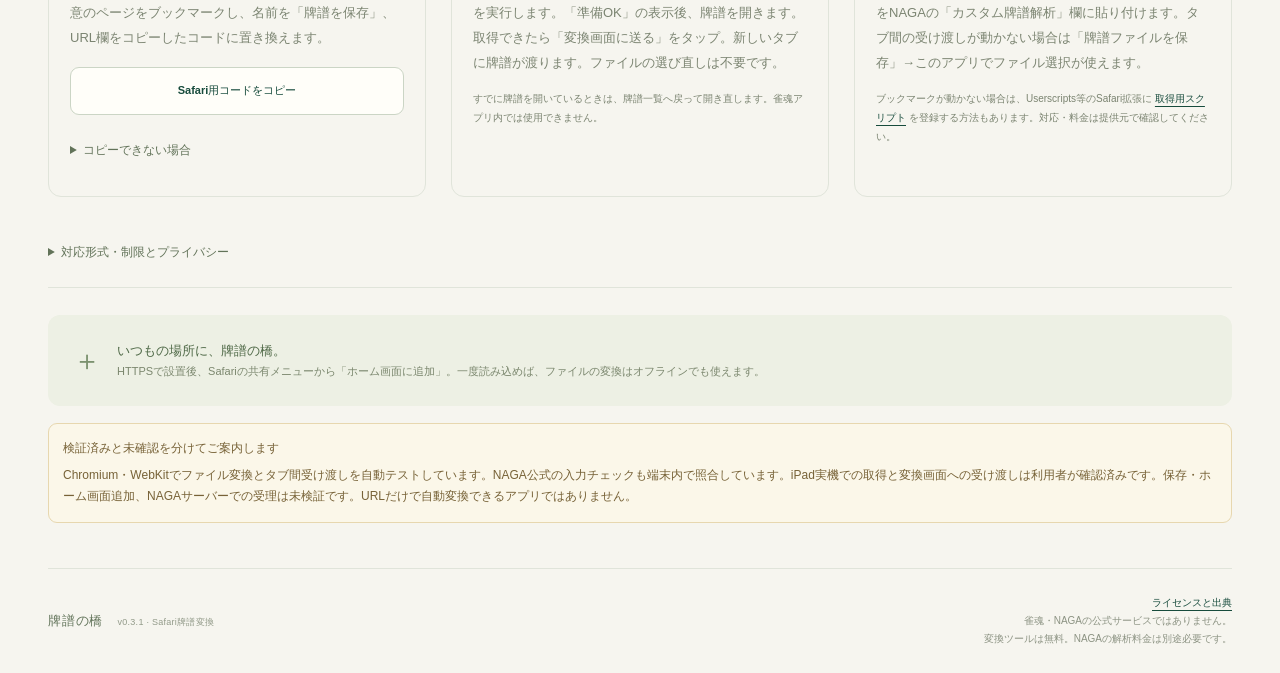
==== commit 3c627b1c: "Publish audited app-only release" ====
--- a/index.html
+++ b/index.html
@@ -18,7 +18,7 @@
     <link rel="apple-touch-icon" href="./apple-touch-icon.png" />
     <link rel="manifest" href="./manifest.webmanifest" />
     <title>牌譜の橋 — 雀魂からNAGAへ</title>
-    <script type="module" crossorigin src="./assets/index-B4QdBUzj.js"></script>
+    <script type="module" crossorigin src="./assets/index-u94XJkJl.js"></script>
     <link rel="stylesheet" crossorigin href="./assets/index-BdIWV-Ae.css">
   </head>
   <body>
@@ -241,16 +241,18 @@
                 </button>
               </div>
               <p id="copy-status" class="micro" role="status"></p>
+              <p id="url-check-status" class="micro" role="status"></p>
+              <p class="notice"><strong>NAGAでは「カスタム牌譜解析」の大きな入力欄へ貼り付けます。</strong><br />「URL解析」の1行欄では「urlの形式が違います」になります。ログイン後に通常タブへ戻った場合も「カスタム」を選び直してください。</p>
               <p id="naga-rule-note" class="micro"></p>
               <a
                 class="naga-link"
-                href="https://naga.dmv.nico/naga_report/order_form/"
+                href="https://naga.dmv.nico/naga_report/order_form/?show_tab=1"
                 target="_blank"
                 rel="noopener noreferrer"
                 >NAGAのカスタム牌譜画面を開く ↗</a
               >
               <p class="micro">
-                自動送信しません。NAGAで貼り付け・内容確認後、ご自身で注文してください。解析にはNAGAのポイントが必要です。
+                自動送信しません。再テストは貼り付けと表示確認までにし、解析ボタンは押さないでください。解析を押すとポイントを消費します。
               </p>
             </div>
             <div id="output-status" class="status" role="status"></div>
@@ -343,11 +345,11 @@
       <section class="notice" aria-label="検証状況">
         <strong>検証済みと未確認を分けてご案内します</strong>
         <p>
-          Chromium・WebKitでファイル変換とタブ間受け渡しを自動テストしています。NAGA公式の入力チェックも端末内で照合しています。iPad実機での雀魂取得・保存・ホーム画面追加、NAGAサーバーへの送信は未検証です。URLだけで自動変換できるアプリではありません。
+          Chromium・WebKitでファイル変換とタブ間受け渡しを自動テストしています。NAGA公式の入力チェックも端末内で照合しています。iPad実機での取得と変換画面への受け渡しは利用者が確認済みです。保存・ホーム画面追加、NAGAサーバーでの受理は未検証です。URLだけで自動変換できるアプリではありません。
         </p>
       </section>
       <footer>
-        <span>牌譜の橋 <small>v0.2.1 · ファイル変換</small></span>
+        <span>牌譜の橋 <small>v0.3.1 · Safari牌譜変換</small></span>
         <p>
           <a href="./THIRD_PARTY_NOTICES.md">ライセンスと出典</a
           ><br />雀魂・NAGAの公式サービスではありません。<br />変換ツールは無料。NAGAの解析料金は別途必要です。
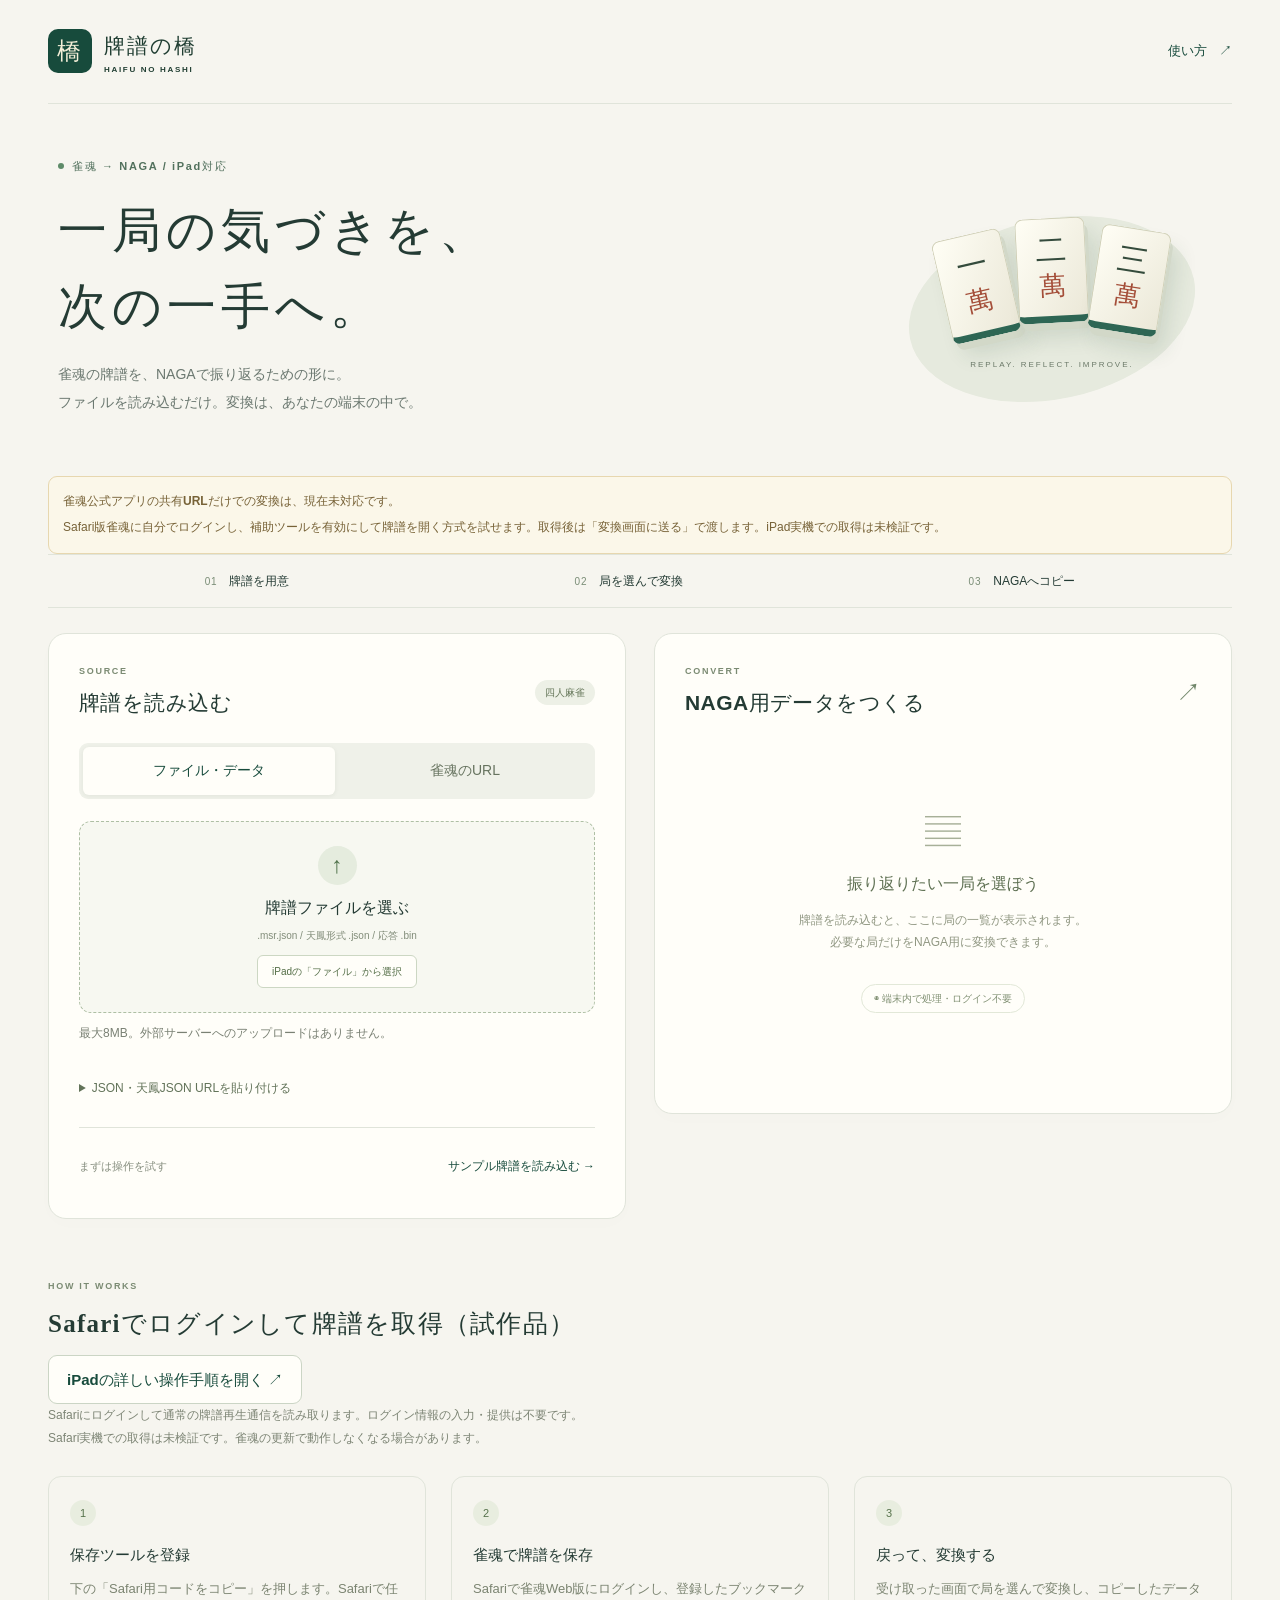
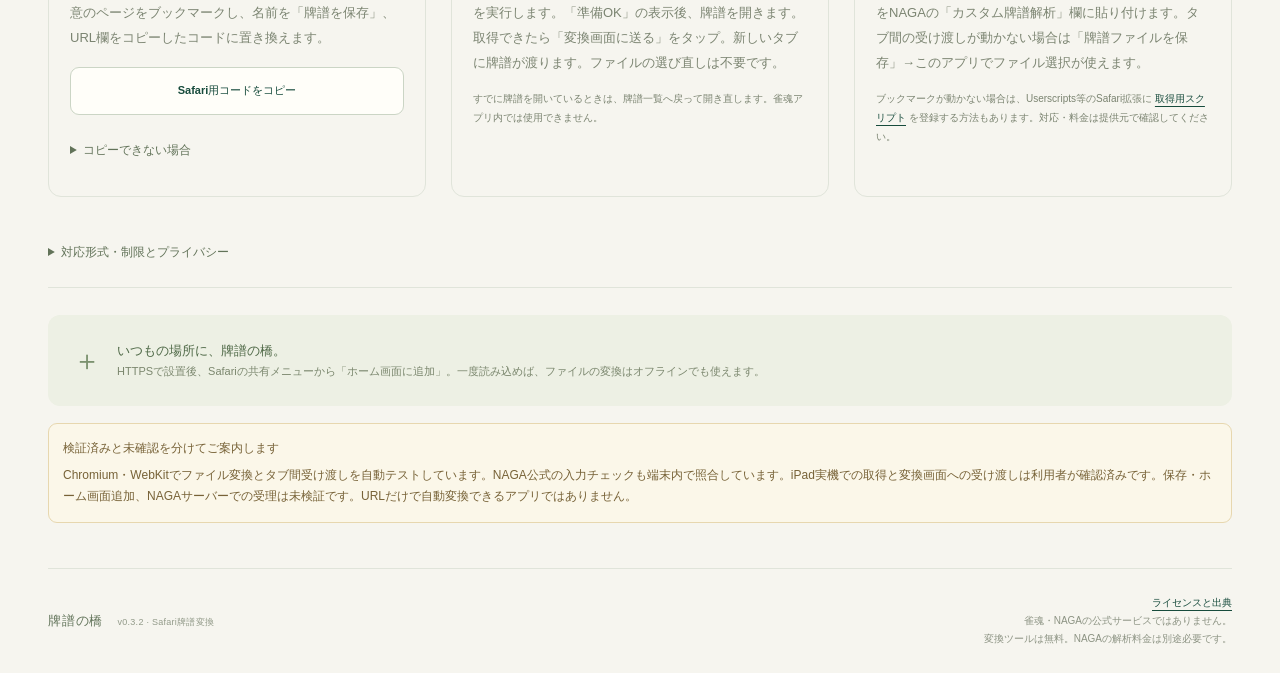
==== commit 5c5e2257: "Publish audited app-only release" ====
--- a/index.html
+++ b/index.html
@@ -18,7 +18,7 @@
     <link rel="apple-touch-icon" href="./apple-touch-icon.png" />
     <link rel="manifest" href="./manifest.webmanifest" />
     <title>牌譜の橋 — 雀魂からNAGAへ</title>
-    <script type="module" crossorigin src="./assets/index-u94XJkJl.js"></script>
+    <script type="module" crossorigin src="./assets/index-BAt0sgSN.js"></script>
     <link rel="stylesheet" crossorigin href="./assets/index-BdIWV-Ae.css">
   </head>
   <body>
@@ -243,6 +243,21 @@
               <p id="copy-status" class="micro" role="status"></p>
               <p id="url-check-status" class="micro" role="status"></p>
               <p class="notice"><strong>NAGAでは「カスタム牌譜解析」の大きな入力欄へ貼り付けます。</strong><br />「URL解析」の1行欄では「urlの形式が違います」になります。ログイン後に通常タブへ戻った場合も「カスタム」を選び直してください。</p>
+              <details id="inspection-panel">
+                <summary>復号した局情報・打牌情報を確認</summary>
+                <p class="micro">端末内だけで表示します。入力した元牌譜と出力の打牌配列が一致しても、雀魂の再生画面との実機照合は別途必要です。</p>
+                <p class="micro">牌コード：11〜19＝萬子、21〜29＝筒子、31〜39＝索子、41〜47＝東南西北白發中、51〜53＝赤5萬・筒・索。60＝ツモ切り、r＝立直、c/p/m/a/k＝副露・槓の符号です。取得配列は副露も含み、巡目と1対1ではありません。</p>
+                <pre id="decoded-preview" style="white-space:pre-wrap;overflow-wrap:anywhere;max-height:480px;overflow:auto"></pre>
+              </details>
+              <details>
+                <summary>NAGAへ貼ったURLを端末内で検査</summary>
+                <label for="inspect-input">NAGAの入力欄からコピーし直した全文を貼り付け</label>
+                <textarea id="inspect-input" rows="4" spellcheck="false" autocapitalize="off" autocomplete="off"></textarea>
+                <button id="inspect-button" class="button secondary" type="button">貼り付けたURLを検査</button>
+                <p id="inspect-status" class="micro" role="status"></p>
+                <p class="micro">送信・保存しません。%25の有無だけで判定せず、公式と同じ復号処理でJSONを確認します。</p>
+              </details>
+              <p class="notice">NAGAの表示額は「選択したNAGAタイプ数に応じた1局単価 × 入力局数」です。11NPだけではタイプ数は判定できません。NAGA側の選択タイプ・貼り付け行数を確認してください。ボタン表示はデータ検査の合格を意味しません。解析ボタンは押さないでください。</p>
               <p id="naga-rule-note" class="micro"></p>
               <a
                 class="naga-link"
@@ -349,7 +364,7 @@
         </p>
       </section>
       <footer>
-        <span>牌譜の橋 <small>v0.3.1 · Safari牌譜変換</small></span>
+        <span>牌譜の橋 <small>v0.3.2 · Safari牌譜変換</small></span>
         <p>
           <a href="./THIRD_PARTY_NOTICES.md">ライセンスと出典</a
           ><br />雀魂・NAGAの公式サービスではありません。<br />変換ツールは無料。NAGAの解析料金は別途必要です。
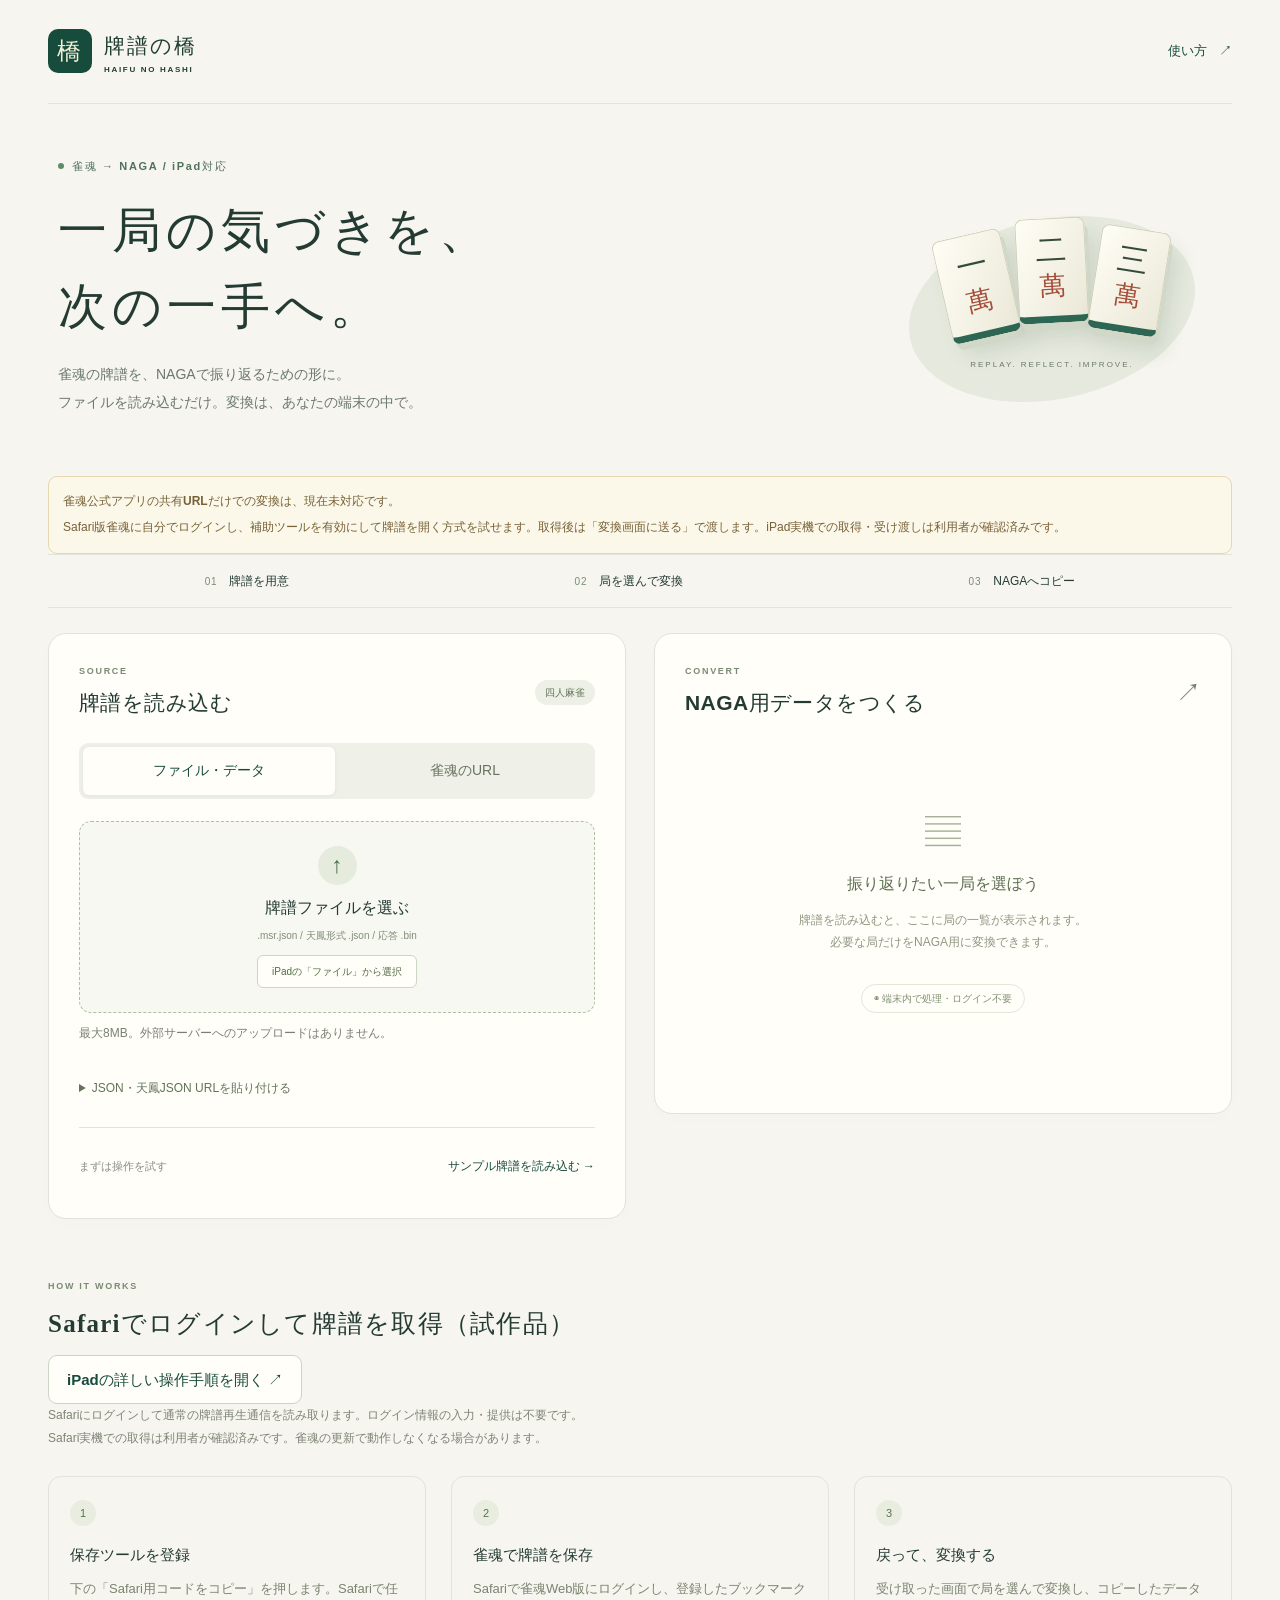
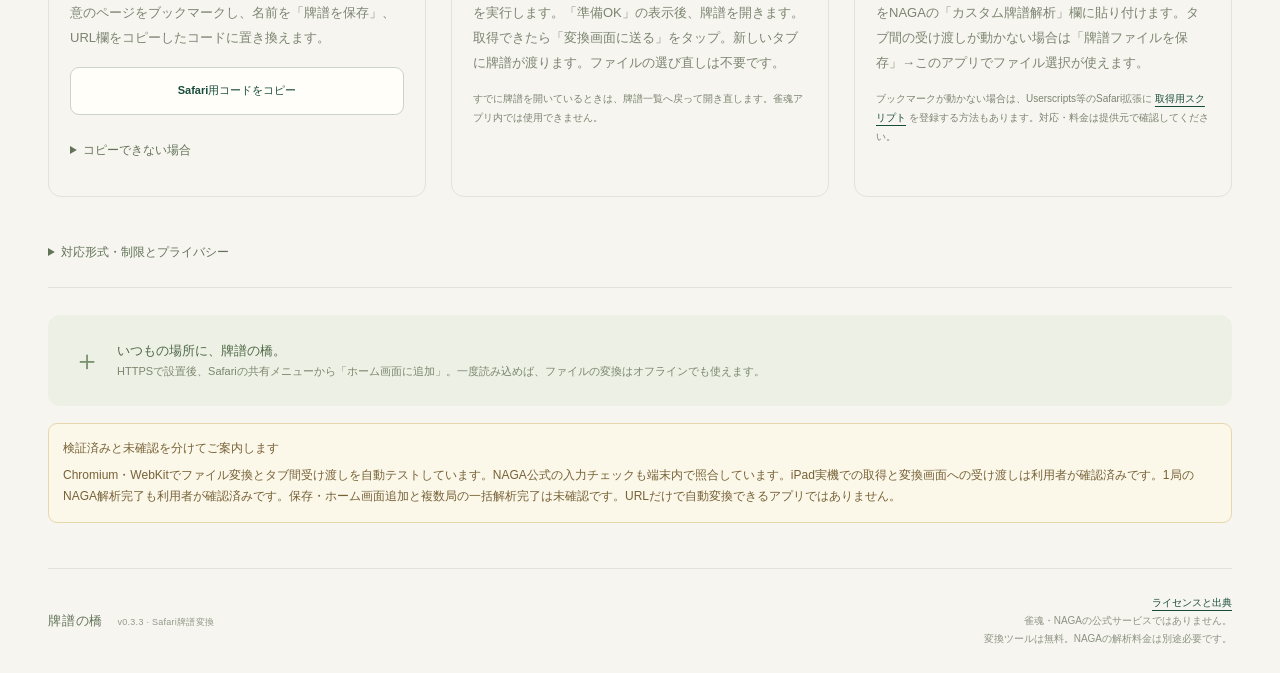
==== commit 9af4c415: "Publish audited app-only release" ====
--- a/index.html
+++ b/index.html
@@ -18,7 +18,7 @@
     <link rel="apple-touch-icon" href="./apple-touch-icon.png" />
     <link rel="manifest" href="./manifest.webmanifest" />
     <title>牌譜の橋 — 雀魂からNAGAへ</title>
-    <script type="module" crossorigin src="./assets/index-BAt0sgSN.js"></script>
+    <script type="module" crossorigin src="./assets/index-C2Z7NpJZ.js"></script>
     <link rel="stylesheet" crossorigin href="./assets/index-BdIWV-Ae.css">
   </head>
   <body>
@@ -53,7 +53,7 @@
             >雀魂公式アプリの共有URLだけでの変換は、現在未対応です。</strong
           >
           <p>
-            Safari版雀魂に自分でログインし、補助ツールを有効にして牌譜を開く方式を試せます。取得後は「変換画面に送る」で渡します。iPad実機での取得は未検証です。
+            Safari版雀魂に自分でログインし、補助ツールを有効にして牌譜を開く方式を試せます。取得後は「変換画面に送る」で渡します。iPad実機での取得・受け渡しは利用者が確認済みです。
           </p>
         </div>
         <ol class="steps" aria-label="変換の流れ">
@@ -241,6 +241,7 @@
                 </button>
               </div>
               <p id="copy-status" class="micro" role="status"></p>
+              <p class="notice">複数局は<strong>1局1行</strong>です。自動折り返しは改行ではありません。NAGAから全文をコピーして下の検査欄へ貼り戻し、選択局数と行数が一致するか確認できます。改行が失われた場合は復元、またはテキスト保存からのコピーを試してください。</p>
               <p id="url-check-status" class="micro" role="status"></p>
               <p class="notice"><strong>NAGAでは「カスタム牌譜解析」の大きな入力欄へ貼り付けます。</strong><br />「URL解析」の1行欄では「urlの形式が違います」になります。ログイン後に通常タブへ戻った場合も「カスタム」を選び直してください。</p>
               <details id="inspection-panel">
@@ -254,6 +255,7 @@
                 <label for="inspect-input">NAGAの入力欄からコピーし直した全文を貼り付け</label>
                 <textarea id="inspect-input" rows="4" spellcheck="false" autocapitalize="off" autocomplete="off"></textarea>
                 <button id="inspect-button" class="button secondary" type="button">貼り付けたURLを検査</button>
+                <button id="restore-lines" class="button secondary" type="button">改行を復元して検査</button>
                 <p id="inspect-status" class="micro" role="status"></p>
                 <p class="micro">送信・保存しません。%25の有無だけで判定せず、公式と同じ復号処理でJSONを確認します。</p>
               </details>
@@ -283,7 +285,7 @@
               >
             </p>
             <p>
-              Safariにログインして通常の牌譜再生通信を読み取ります。ログイン情報の入力・提供は不要です。<br />Safari実機での取得は未検証です。雀魂の更新で動作しなくなる場合があります。
+              Safariにログインして通常の牌譜再生通信を読み取ります。ログイン情報の入力・提供は不要です。<br />Safari実機での取得は利用者が確認済みです。雀魂の更新で動作しなくなる場合があります。
             </p>
           </div>
           <div class="guide-grid">
@@ -345,7 +347,7 @@
                 target="_blank"
                 rel="noopener noreferrer"
                 >NAGA有料プラン規約</a
-              >）と共有権限を確認し、ご自身が閲覧・利用できる牌譜だけを扱ってください。認証回避・自動ログイン・NAGAへの自動注文は行いません。NAGA公式クライアントの入力チェックは実牌譜12局で確認済みです。NAGAサーバーでの受理・解析成功は未検証です。
+              >）と共有権限を確認し、ご自身が閲覧・利用できる牌譜だけを扱ってください。認証回避・自動ログイン・NAGAへの自動注文は行いません。NAGA公式クライアントの入力チェックは実牌譜12局で確認済みです。1局のNAGA解析完了は利用者が確認済みです。複数局の一括解析完了は未確認です。
             </p>
           </details>
           <div class="install-note">
@@ -360,11 +362,11 @@
       <section class="notice" aria-label="検証状況">
         <strong>検証済みと未確認を分けてご案内します</strong>
         <p>
-          Chromium・WebKitでファイル変換とタブ間受け渡しを自動テストしています。NAGA公式の入力チェックも端末内で照合しています。iPad実機での取得と変換画面への受け渡しは利用者が確認済みです。保存・ホーム画面追加、NAGAサーバーでの受理は未検証です。URLだけで自動変換できるアプリではありません。
+          Chromium・WebKitでファイル変換とタブ間受け渡しを自動テストしています。NAGA公式の入力チェックも端末内で照合しています。iPad実機での取得と変換画面への受け渡しは利用者が確認済みです。1局のNAGA解析完了も利用者が確認済みです。保存・ホーム画面追加と複数局の一括解析完了は未確認です。URLだけで自動変換できるアプリではありません。
         </p>
       </section>
       <footer>
-        <span>牌譜の橋 <small>v0.3.2 · Safari牌譜変換</small></span>
+        <span>牌譜の橋 <small>v0.3.3 · Safari牌譜変換</small></span>
         <p>
           <a href="./THIRD_PARTY_NOTICES.md">ライセンスと出典</a
           ><br />雀魂・NAGAの公式サービスではありません。<br />変換ツールは無料。NAGAの解析料金は別途必要です。
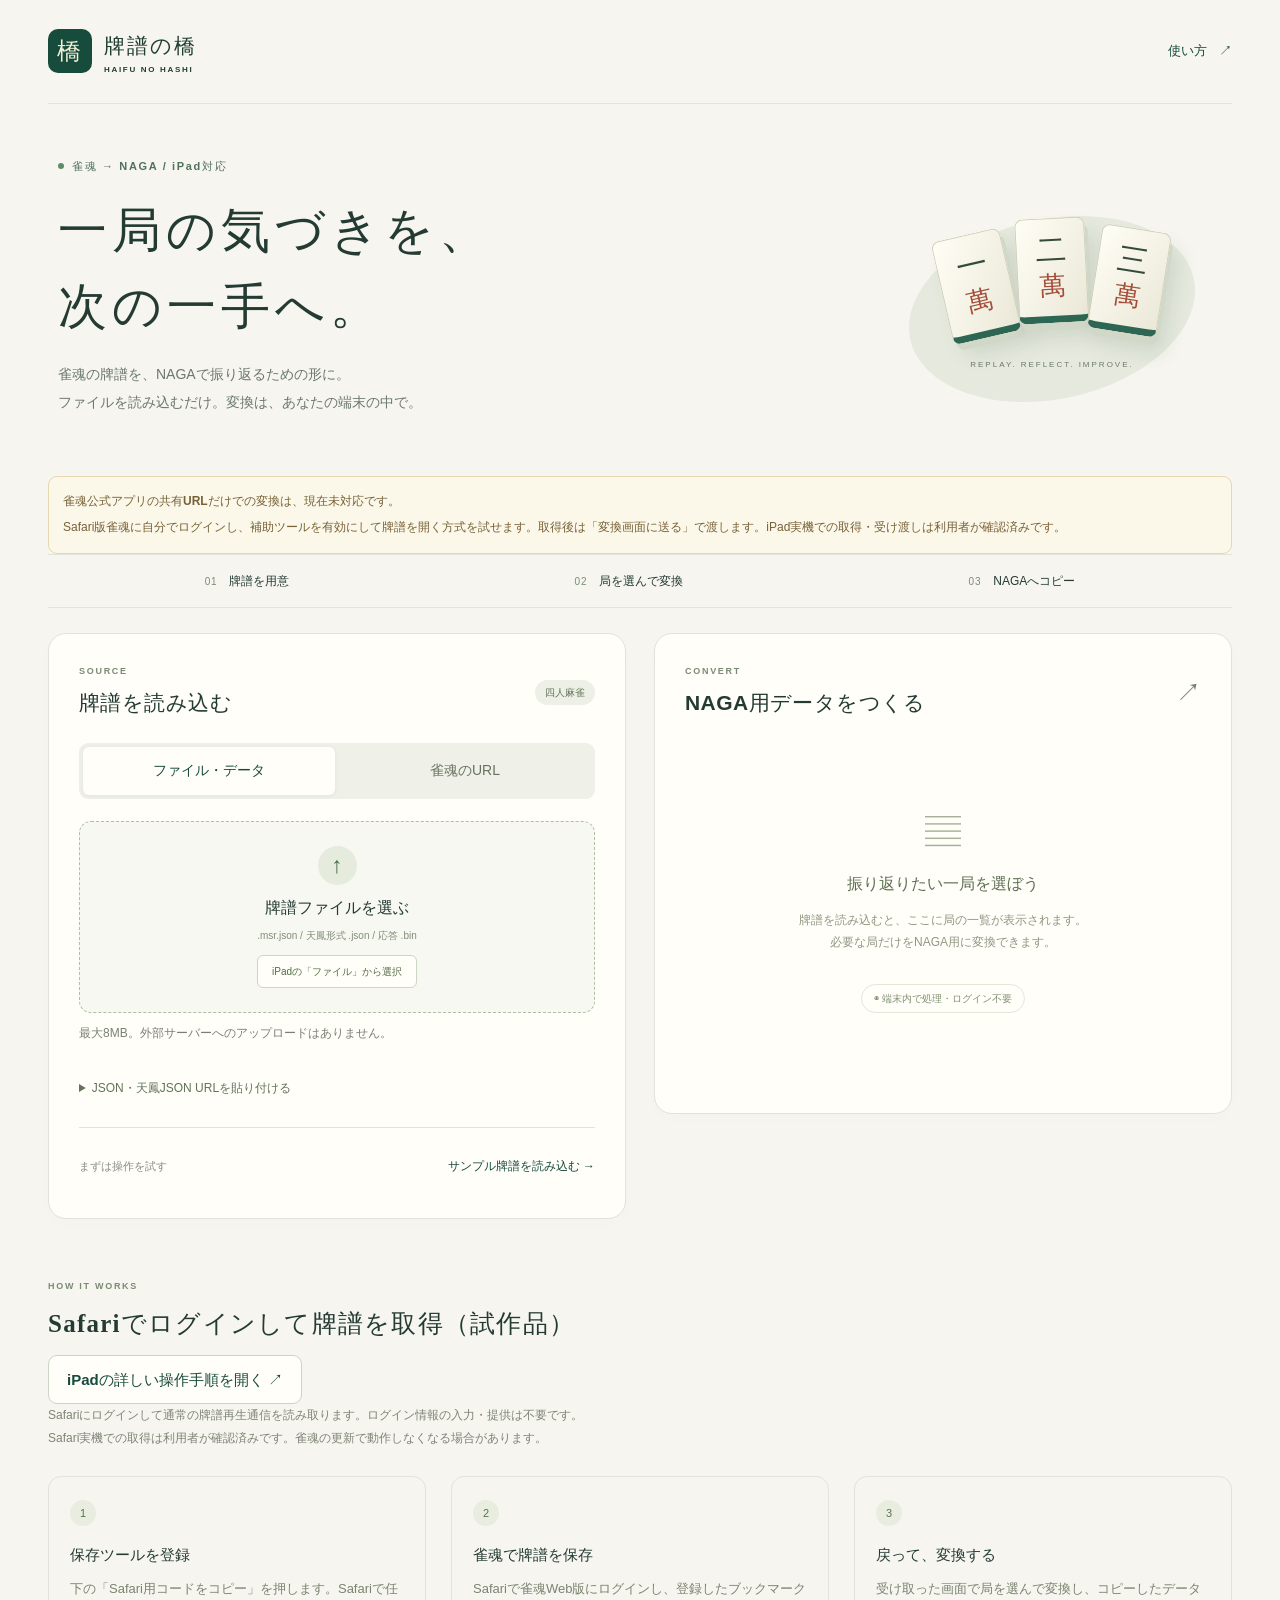
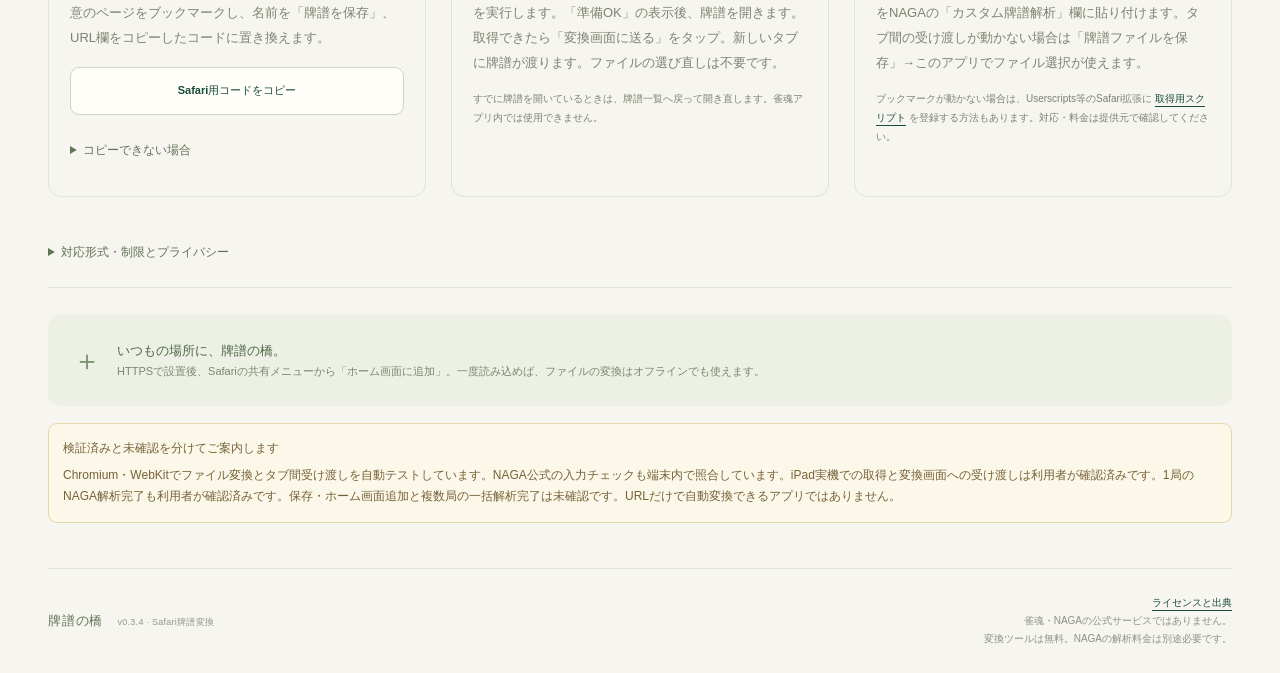
==== commit 24894501: "Publish audited app-only release" ====
--- a/index.html
+++ b/index.html
@@ -18,7 +18,7 @@
     <link rel="apple-touch-icon" href="./apple-touch-icon.png" />
     <link rel="manifest" href="./manifest.webmanifest" />
     <title>牌譜の橋 — 雀魂からNAGAへ</title>
-    <script type="module" crossorigin src="./assets/index-C2Z7NpJZ.js"></script>
+    <script type="module" crossorigin src="./assets/index-DOCgZdHV.js"></script>
     <link rel="stylesheet" crossorigin href="./assets/index-BdIWV-Ae.css">
   </head>
   <body>
@@ -252,12 +252,26 @@
               </details>
               <details>
                 <summary>NAGAへ貼ったURLを端末内で検査</summary>
+                <label for="copy-reference">最後のコピー直前の全文（比較元・読取専用）</label>
+                <textarea id="copy-reference" readonly rows="3" spellcheck="false"></textarea>
+                <p id="copy-reference-status" class="micro">「コピーする」を押すと、その直前の全文を記録します。</p>
                 <label for="inspect-input">NAGAの入力欄からコピーし直した全文を貼り付け</label>
                 <textarea id="inspect-input" rows="4" spellcheck="false" autocapitalize="off" autocomplete="off"></textarea>
                 <button id="inspect-button" class="button secondary" type="button">貼り付けたURLを検査</button>
                 <button id="restore-lines" class="button secondary" type="button">改行を復元して検査</button>
+                <label for="single-success">解析成功した1局のURL（任意・同じ半荘のもの）</label>
+                <textarea id="single-success" rows="2" spellcheck="false" autocapitalize="off" autocomplete="off"></textarea>
+                <button id="compare-transfer" class="button secondary" type="button">コピー前後を比較診断</button>
                 <p id="inspect-status" class="micro" role="status"></p>
                 <p class="micro">送信・保存しません。%25の有無だけで判定せず、公式と同じ復号処理でJSONを確認します。</p>
+              </details>
+              <details id="diagnosis-panel">
+                <summary>比較診断レポート（エラー時も確認できます）</summary>
+                <p id="diagnosis-status" class="micro" role="status"></p>
+                <p class="micro">source＝コピー直前、returned＝貼り戻し、rows＝各行の処理結果。位置は1始まりです。レポートに元URL・対局者名・打牌配列は含めません。自動送信・保存はしません。選択変更・再変換・新しい牌譜の読み込みで記録を消します。</p>
+                <textarea id="diagnosis-report" readonly rows="14" spellcheck="false" aria-label="コピー前後の比較診断レポート"></textarea>
+                <button id="copy-diagnosis" class="button secondary" type="button">診断レポートだけコピー</button>
+                <p id="diagnosis-copy-status" class="micro" role="status"></p>
               </details>
               <p class="notice">NAGAの表示額は「選択したNAGAタイプ数に応じた1局単価 × 入力局数」です。11NPだけではタイプ数は判定できません。NAGA側の選択タイプ・貼り付け行数を確認してください。ボタン表示はデータ検査の合格を意味しません。解析ボタンは押さないでください。</p>
               <p id="naga-rule-note" class="micro"></p>
@@ -366,7 +380,7 @@
         </p>
       </section>
       <footer>
-        <span>牌譜の橋 <small>v0.3.3 · Safari牌譜変換</small></span>
+        <span>牌譜の橋 <small>v0.3.4 · Safari牌譜変換</small></span>
         <p>
           <a href="./THIRD_PARTY_NOTICES.md">ライセンスと出典</a
           ><br />雀魂・NAGAの公式サービスではありません。<br />変換ツールは無料。NAGAの解析料金は別途必要です。
